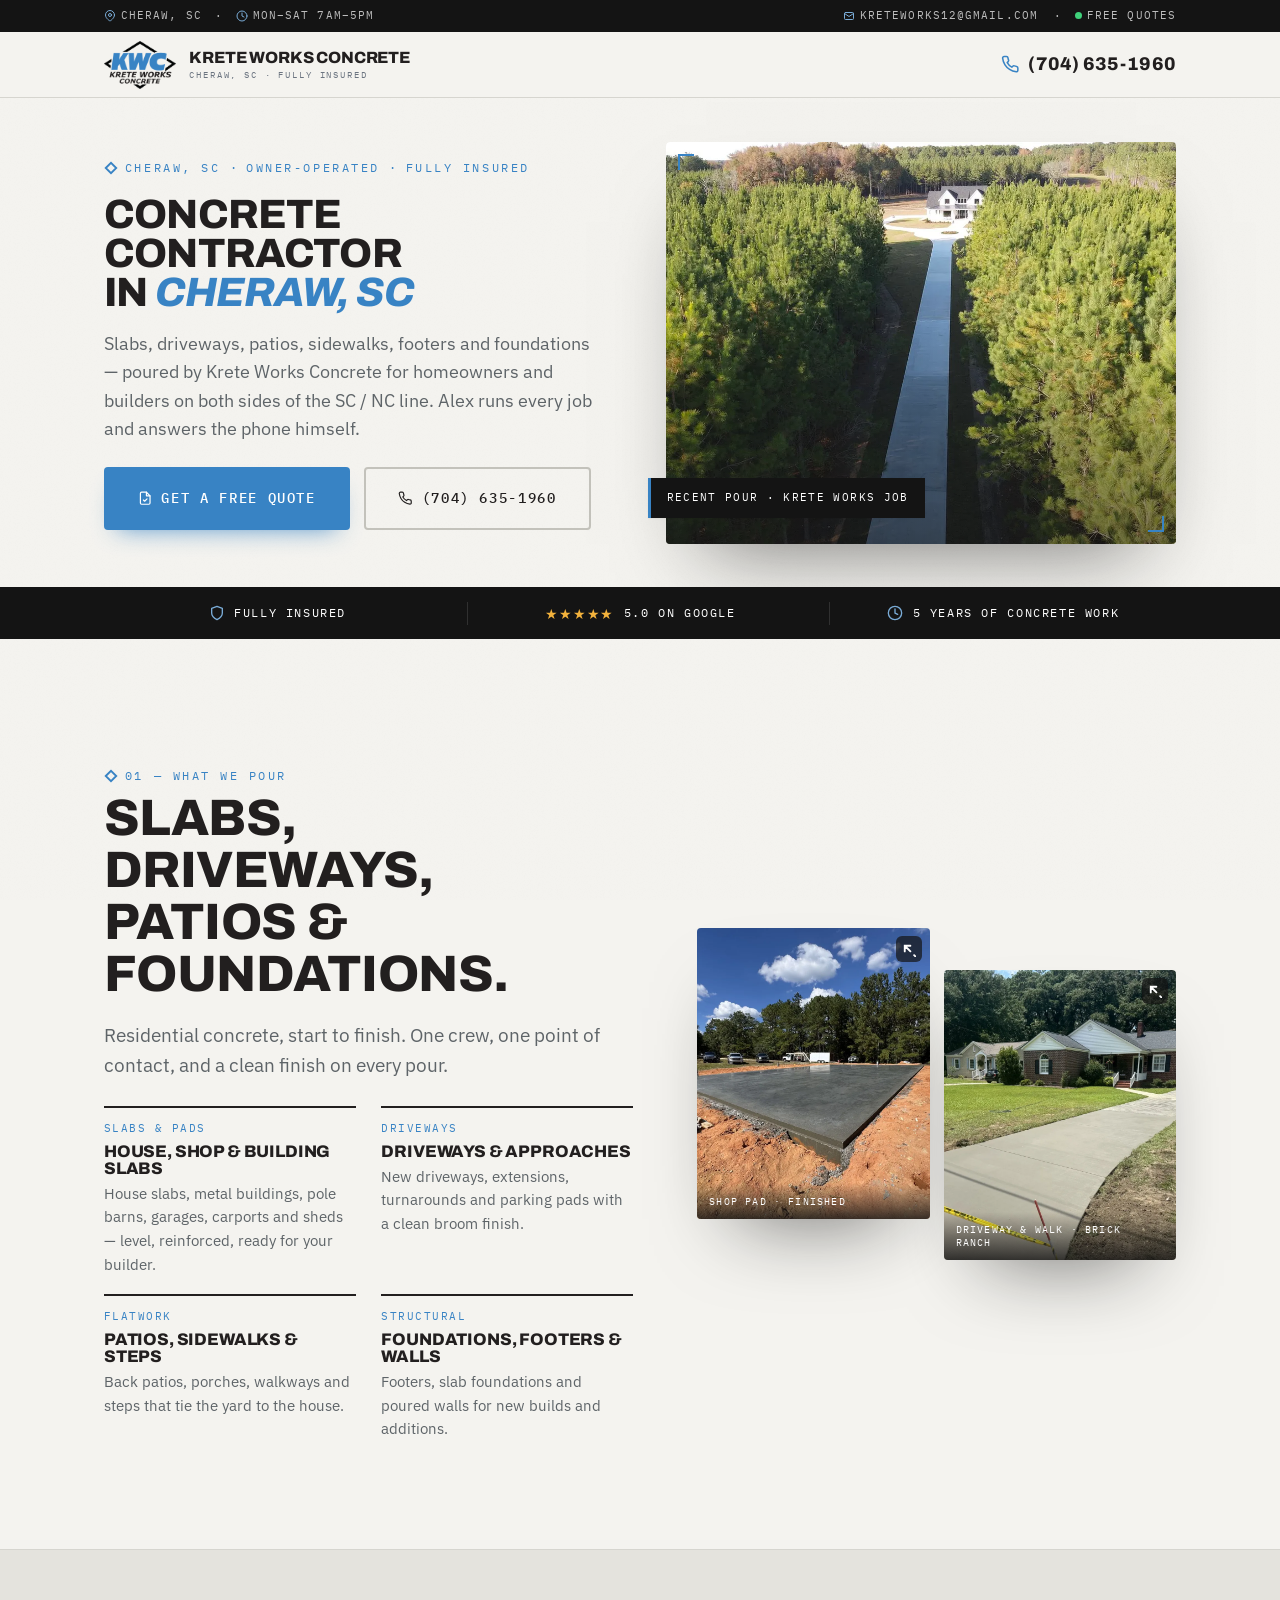
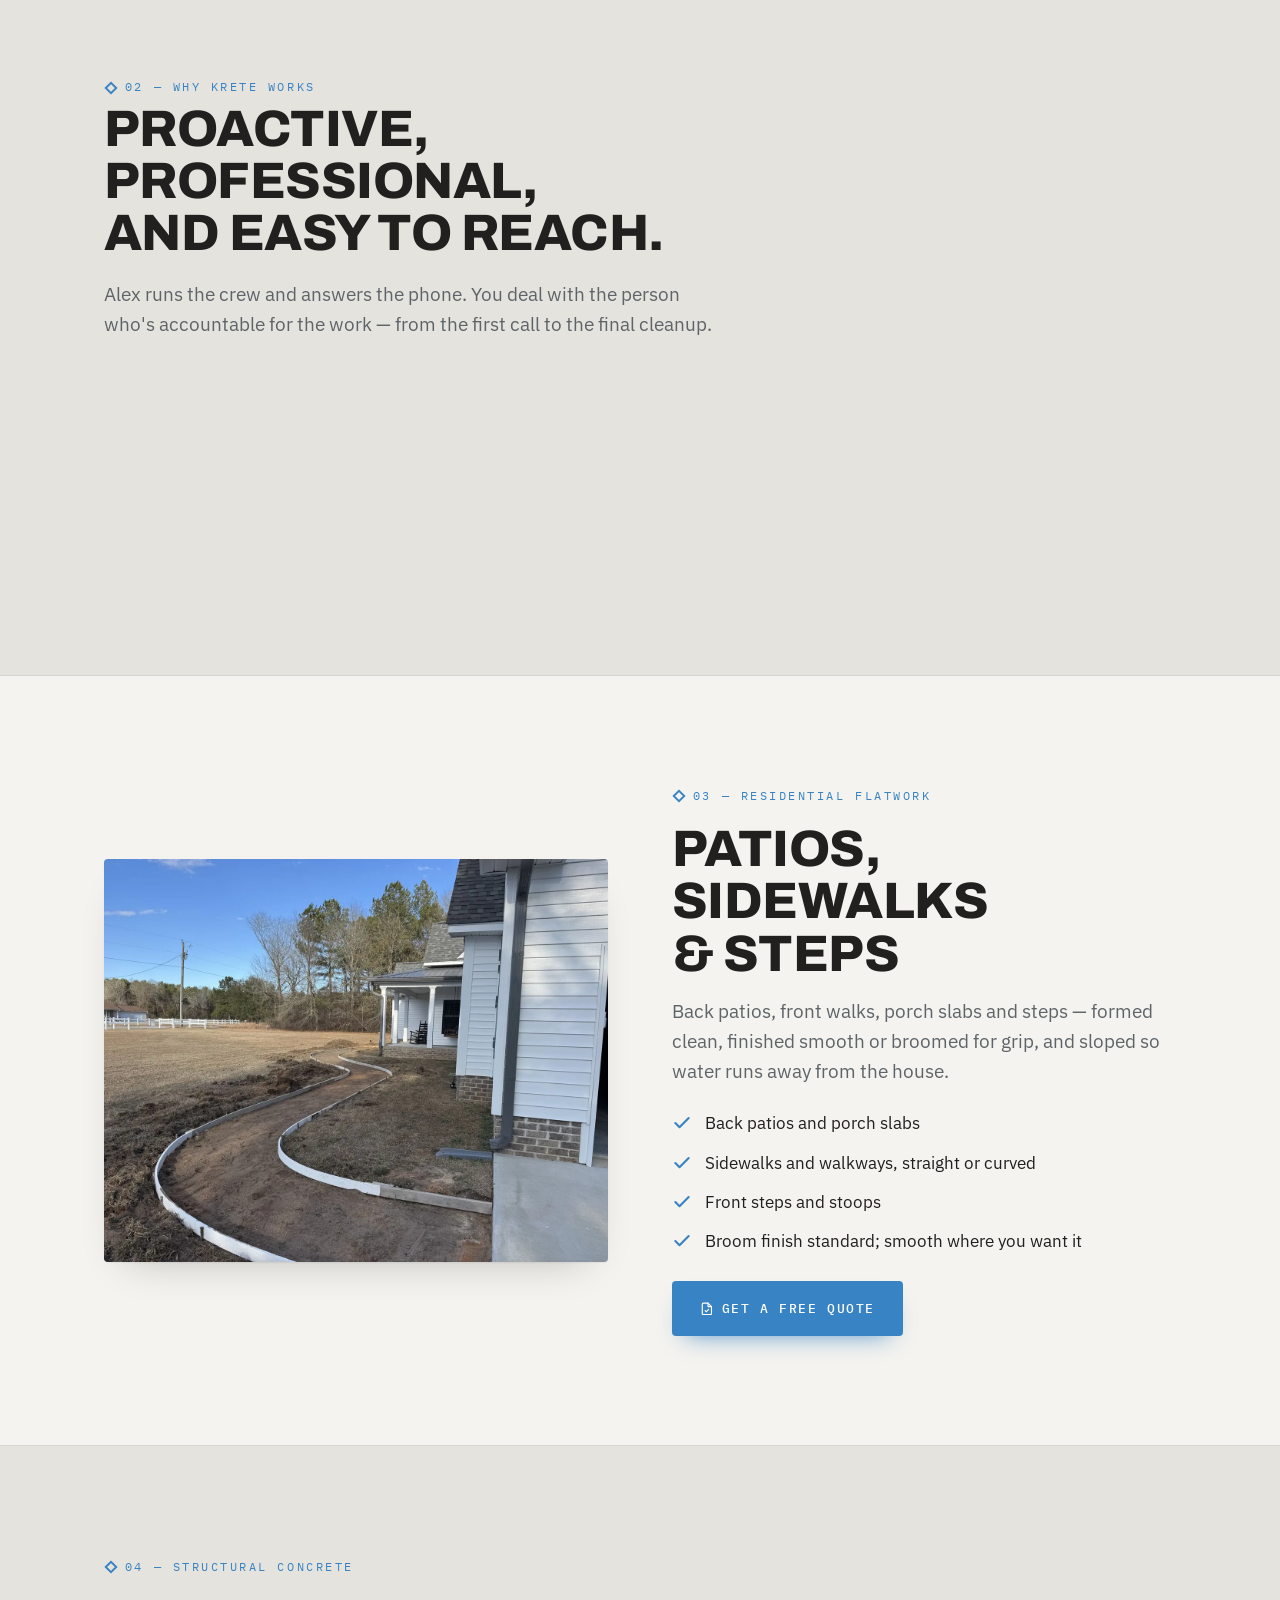
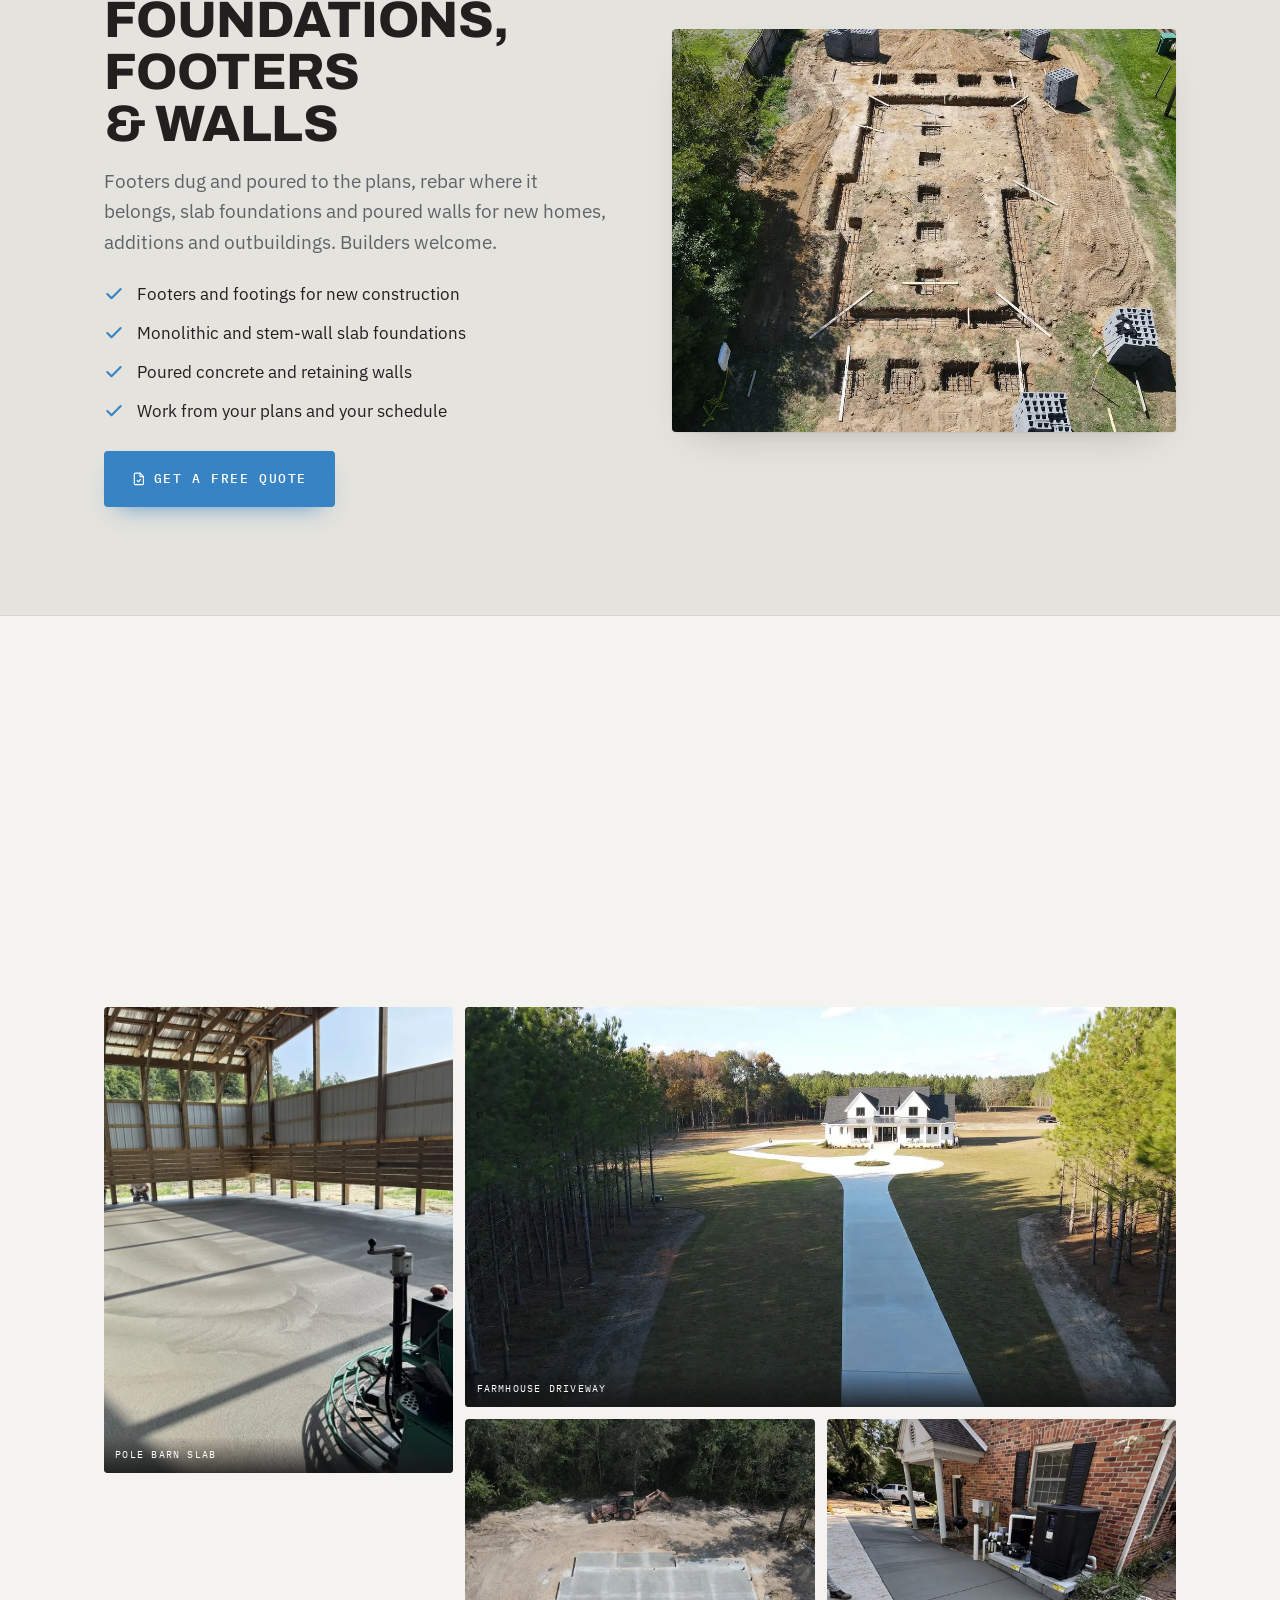
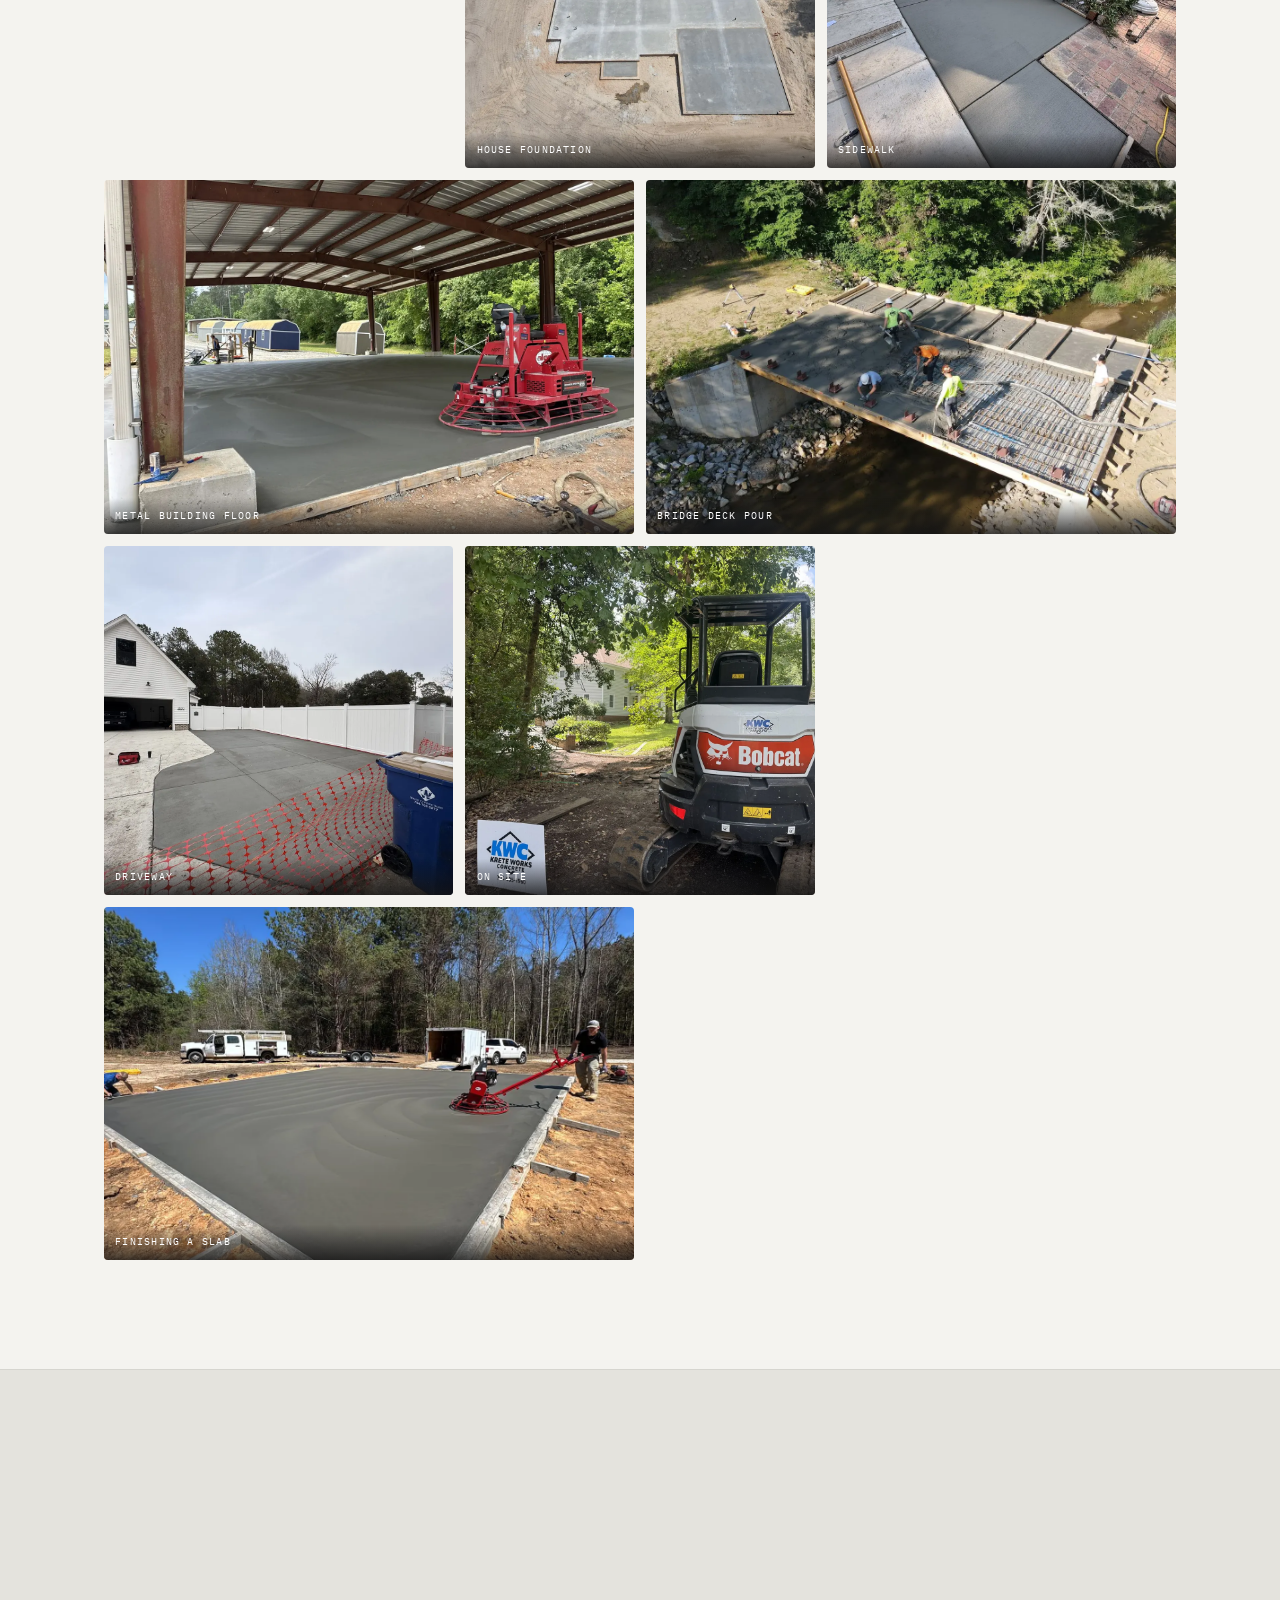
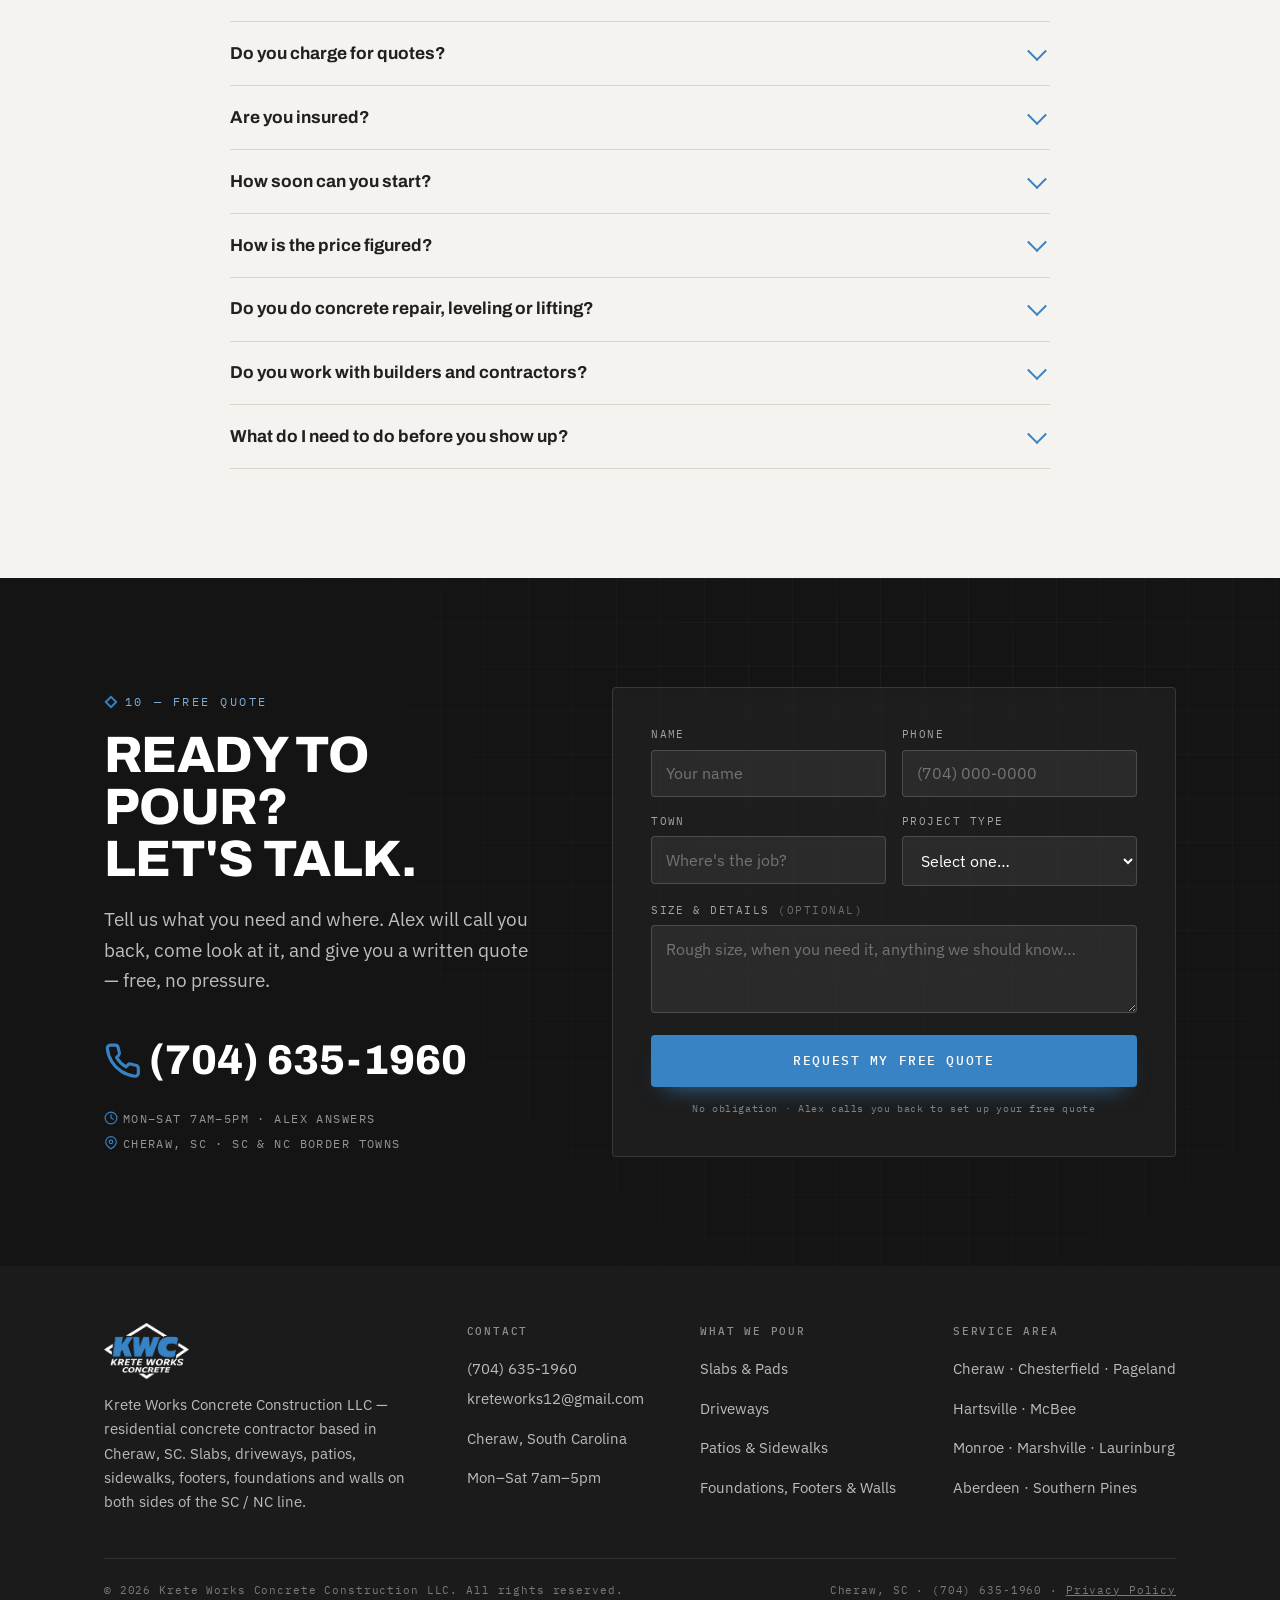
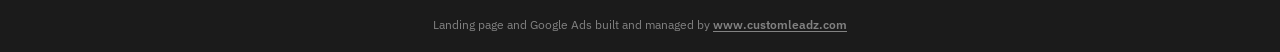
==== index.html @ 8f60ac1b "Krete Works Concrete — three Google Ads landing pages (v1) Concrete contractor / slabs & pads / driv" ====
<!DOCTYPE html>
<html lang="en">
<head>
<meta charset="UTF-8">
<meta name="viewport" content="width=device-width, initial-scale=1.0, viewport-fit=cover">
<!-- ===== TRACKING — fill in once the Google Ads account exists (see README.md) =====
<script async src="https://www.googletagmanager.com/gtag/js?id=AW-XXXXXXXXXX"></script>
<script>
  gtag('js', new Date());
  gtag('config', 'AW-XXXXXXXXXX');
  gtag('config', 'AW-XXXXXXXXXX/CALLS_FROM_WEBSITE_LABEL', { 'phone_conversion_number': '(704) 635-1960' });
</script>
===== -->
<script>window.dataLayer = window.dataLayer || []; function gtag(){ dataLayer.push(arguments); }</script>
<script>
if ('scrollRestoration' in history) history.scrollRestoration = 'manual';
addEventListener('pageshow', function () { if (!location.hash) window.scrollTo(0, 0); });
</script>
<title>Krete Works Concrete — Concrete Contractor in Cheraw, SC</title>
<meta name="description" content="Fully insured concrete contractor in Cheraw, SC. Slabs, driveways, patios, sidewalks, footers &amp; foundations for homeowners and builders across the SC / NC line. Call (704) 635-1960 for a free quote.">
<meta name="robots" content="noindex, follow">
<link rel="canonical" href="https://kreteworks.vercel.app/">
<link rel="icon" href="images/favicon.png">
<link rel="preconnect" href="https://fonts.googleapis.com">
<link rel="preconnect" href="https://fonts.gstatic.com" crossorigin>
<link href="https://fonts.googleapis.com/css2?family=Archivo:ital,wght@0,700;0,800;0,900;1,800;1,900&family=IBM+Plex+Mono:wght@400;500;600&family=IBM+Plex+Sans:wght@400;500;600&display=swap" rel="stylesheet">
<link rel="stylesheet" href="css/styles.css">
</head>
<body>

<!-- ============ INFO BAR ============ -->
<div class="info-bar">
  <div class="wrap">
    <span><svg viewBox="0 0 24 24" fill="none" stroke="currentColor" stroke-width="2" stroke-linecap="round"><path d="M21 10c0 7-9 12-9 12s-9-5-9-12a9 9 0 0 1 18 0z"/><circle cx="12" cy="10" r="3"/></svg>Cheraw, SC<span class="hide-m"> &nbsp;·&nbsp; <svg viewBox="0 0 24 24" fill="none" stroke="currentColor" stroke-width="2" stroke-linecap="round"><circle cx="12" cy="12" r="10"/><path d="M12 6v6l4 2"/></svg>Mon–Sat 7am–5pm</span></span>
    <span><span class="hide-m"><svg viewBox="0 0 24 24" fill="none" stroke="currentColor" stroke-width="2" stroke-linecap="round"><rect x="3" y="5" width="18" height="14" rx="2"/><path d="m3 7 9 6 9-6"/></svg>kreteworks12@gmail.com &nbsp;·&nbsp;</span><span class="dot"></span>Free Quotes</span>
  </div>
</div>

<!-- ============ HEADER ============ -->
<header class="site-header">
  <div class="wrap">
    <div class="brand">
      <img src="images/logo.png" alt="Krete Works Concrete logo" width="776" height="514">
      <span class="brand-txt"><b>Krete Works Concrete</b><span>Cheraw, SC · Fully Insured</span></span>
    </div>
    <a class="header-phone" href="tel:+17046351960"><svg viewBox="0 0 24 24" fill="none" stroke="currentColor" stroke-width="2" stroke-linecap="round" stroke-linejoin="round"><path d="M22 16.92v3a2 2 0 0 1-2.18 2 19.79 19.79 0 0 1-8.63-3.07 19.5 19.5 0 0 1-6-6 19.79 19.79 0 0 1-3.07-8.67A2 2 0 0 1 4.11 2h3a2 2 0 0 1 2 1.72c.13.96.36 1.9.7 2.81a2 2 0 0 1-.45 2.11L8.09 9.91a16 16 0 0 0 6 6l1.27-1.27a2 2 0 0 1 2.11-.45c.9.34 1.85.57 2.81.7A2 2 0 0 1 22 16.92z"/></svg><span class="num">(704) 635-1960</span></a>
  </div>
</header>

<!-- ============ HERO ============ -->
<section class="hero">
  <div class="wrap hero-inner">
    <div class="hero-copy">
      <p class="eyebrow reveal">Cheraw, SC · <span class="hide-m">Owner-Operated · </span>Fully Insured</p>
      <h1 class="h-xl reveal d1">Concrete Contractor<br>in <span class="accent" data-city>Cheraw, SC</span></h1>
      <p class="lead reveal d2">Slabs, driveways, patios, sidewalks, footers and foundations — poured by Krete Works Concrete for homeowners and builders on both sides of the SC / NC line. Alex runs every job and answers the phone himself.</p>
      <div class="hero-actions reveal d3">
        <a class="btn btn-primary btn-lg" href="#quote"><svg viewBox="0 0 24 24" fill="none" stroke="currentColor" stroke-width="2" stroke-linecap="round" stroke-linejoin="round"><path d="M14 2H6a2 2 0 0 0-2 2v16a2 2 0 0 0 2 2h12a2 2 0 0 0 2-2V8z"/><path d="M14 2v6h6M9 15l2 2 4-4"/></svg>Get a Free Quote</a>
        <a class="btn btn-ghost btn-lg" href="tel:+17046351960"><svg viewBox="0 0 24 24" fill="none" stroke="currentColor" stroke-width="2" stroke-linecap="round" stroke-linejoin="round"><path d="M22 16.92v3a2 2 0 0 1-2.18 2 19.79 19.79 0 0 1-8.63-3.07 19.5 19.5 0 0 1-6-6 19.79 19.79 0 0 1-3.07-8.67A2 2 0 0 1 4.11 2h3a2 2 0 0 1 2 1.72c.13.96.36 1.9.7 2.81a2 2 0 0 1-.45 2.11L8.09 9.91a16 16 0 0 0 6 6l1.27-1.27a2 2 0 0 1 2.11-.45c.9.34 1.85.57 2.81.7A2 2 0 0 1 22 16.92z"/></svg>(704) 635-1960</a>
      </div>
    </div>
    <div class="hero-media reveal d2">
      <div class="frame">
        <span class="corner-tick tl"></span>
        <span class="corner-tick br"></span>
        <img src="images/hero-driveway-drone.webp" alt="Drone view of a new concrete driveway running through pine trees to a white farmhouse" width="1400" height="788" fetchpriority="high">
      </div>
      <span class="hero-tag">Recent pour · Krete Works job</span>
    </div>
  </div>
</section>

<!-- ============ TRUST STRIP ============ -->
<div class="trust-strip">
  <div class="wrap">
    <div class="t"><svg viewBox="0 0 24 24" fill="none" stroke="currentColor" stroke-width="2" stroke-linecap="round" stroke-linejoin="round"><path d="M12 22s8-4 8-10V5l-8-3-8 3v7c0 6 8 10 8 10z"/></svg>Fully Insured</div>
    <div class="t"><span class="stars">★★★★★</span>5.0 on Google</div>
    <div class="t"><svg viewBox="0 0 24 24" fill="none" stroke="currentColor" stroke-width="2" stroke-linecap="round"><circle cx="12" cy="12" r="10"/><path d="M12 6v6l4 2"/></svg>5 Years of Concrete Work</div>
  </div>
</div>

<!-- ============ THE WORK ============ -->
<section class="section" id="work">
  <div class="wrap work">
    <div class="work-copy reveal">
      <div class="section-head">
        <p class="eyebrow">01 — What We Pour</p>
        <h2 class="h-lg">Slabs, driveways,<br>patios &amp; foundations.</h2>
        <p class="lead">Residential concrete, start to finish. One crew, one point of contact, and a clean finish on every pour.</p>
      </div>
      <div class="work-set">
        <div class="ws"><div class="k">Slabs &amp; Pads</div><h3>House, Shop &amp; Building Slabs</h3><p>House slabs, metal buildings, pole barns, garages, carports and sheds — level, reinforced, ready for your builder.</p></div>
        <div class="ws"><div class="k">Driveways</div><h3>Driveways &amp; Approaches</h3><p>New driveways, extensions, turnarounds and parking pads with a clean broom finish.</p></div>
        <div class="ws"><div class="k">Flatwork</div><h3>Patios, Sidewalks &amp; Steps</h3><p>Back patios, porches, walkways and steps that tie the yard to the house.</p></div>
        <div class="ws"><div class="k">Structural</div><h3>Foundations, Footers &amp; Walls</h3><p>Footers, slab foundations and poured walls for new builds and additions.</p></div>
      </div>
    </div>
    <div class="work-pics reveal d1">
      <button type="button" class="work-pic" aria-label="Expand photo: Shop pad · finished"><img src="images/slab-finished-pad.webp" alt="Finished concrete slab on red clay under a blue sky" loading="lazy" width="1400" height="1050"><span class="cap">Shop pad · finished</span></button>
      <button type="button" class="work-pic" aria-label="Expand photo: Driveway &amp; walk · brick ranch"><img src="images/driveway-brick-ranch.webp" alt="New concrete driveway and sidewalk at a brick ranch house" loading="lazy" width="1400" height="1050"><span class="cap">Driveway &amp; walk · brick ranch</span></button>
    </div>
  </div>
</section>

<!-- ============ WHY KRETE WORKS ============ -->
<section class="section band" id="why">
  <div class="wrap">
    <div class="section-head reveal">
      <p class="eyebrow">02 — Why Krete Works</p>
      <h2 class="h-lg">Proactive, professional,<br>and easy to reach.</h2>
      <p class="lead">Alex runs the crew and answers the phone. You deal with the person who's accountable for the work — from the first call to the final cleanup.</p>
    </div>
    <div class="features reveal d1">
      <div class="feature"><div class="k">01</div><h3>Proactive</h3><p>We call you with the schedule and the next step — you never have to chase us down for an update.</p></div>
      <div class="feature"><div class="k">02</div><h3>Clear Communication</h3><p>A written quote, a real start date, and a straight answer when you have a question.</p></div>
      <div class="feature"><div class="k">03</div><h3>Professional</h3><p>Show up on time, pour it the way it should be poured, finish it clean.</p></div>
      <div class="feature"><div class="k">04</div><h3>Clean Job Site</h3><p>Forms pulled, debris hauled, property left the way we found it — minus the old dirt, plus new concrete.</p></div>
    </div>
  </div>
</section>

<!-- ============ PATIOS, SIDEWALKS & STEPS ============ -->
<section class="section" id="patios">
  <div class="wrap split">
    <div class="split-media reveal"><img src="images/sidewalk-curved-forms.webp" alt="Curved concrete sidewalk formed up beside a new house" loading="lazy" width="1400" height="1050"></div>
    <div class="reveal d1">
      <p class="eyebrow">03 — Residential Flatwork</p>
      <h2 class="h-lg">Patios, Sidewalks<br>&amp; Steps</h2>
      <p class="lead" style="margin-top:1rem">Back patios, front walks, porch slabs and steps — formed clean, finished smooth or broomed for grip, and sloped so water runs away from the house.</p>
      <ul><li><svg viewBox="0 0 24 24" fill="none" stroke="currentColor" stroke-width="2.5" stroke-linecap="round" stroke-linejoin="round"><path d="M20 6 9 17l-5-5"/></svg> Back patios and porch slabs</li><li><svg viewBox="0 0 24 24" fill="none" stroke="currentColor" stroke-width="2.5" stroke-linecap="round" stroke-linejoin="round"><path d="M20 6 9 17l-5-5"/></svg> Sidewalks and walkways, straight or curved</li><li><svg viewBox="0 0 24 24" fill="none" stroke="currentColor" stroke-width="2.5" stroke-linecap="round" stroke-linejoin="round"><path d="M20 6 9 17l-5-5"/></svg> Front steps and stoops</li><li><svg viewBox="0 0 24 24" fill="none" stroke="currentColor" stroke-width="2.5" stroke-linecap="round" stroke-linejoin="round"><path d="M20 6 9 17l-5-5"/></svg> Broom finish standard; smooth where you want it</li></ul>
      <a class="btn btn-primary" href="#quote"><svg viewBox="0 0 24 24" fill="none" stroke="currentColor" stroke-width="2" stroke-linecap="round" stroke-linejoin="round"><path d="M14 2H6a2 2 0 0 0-2 2v16a2 2 0 0 0 2 2h12a2 2 0 0 0 2-2V8z"/><path d="M14 2v6h6M9 15l2 2 4-4"/></svg>Get a Free Quote</a>
    </div>
  </div>
</section>

<!-- ============ FOUNDATIONS, FOOTERS & WALLS ============ -->
<section class="section band" id="foundations">
  <div class="wrap split reverse">
    <div class="split-media reveal"><img src="images/footings-drone.webp" alt="Drone view of house footings laid out with block stacked for the foundation" loading="lazy" width="1400" height="1050"></div>
    <div class="reveal d1">
      <p class="eyebrow">04 — Structural Concrete</p>
      <h2 class="h-lg">Foundations, Footers<br>&amp; Walls</h2>
      <p class="lead" style="margin-top:1rem">Footers dug and poured to the plans, rebar where it belongs, slab foundations and poured walls for new homes, additions and outbuildings. Builders welcome.</p>
      <ul><li><svg viewBox="0 0 24 24" fill="none" stroke="currentColor" stroke-width="2.5" stroke-linecap="round" stroke-linejoin="round"><path d="M20 6 9 17l-5-5"/></svg> Footers and footings for new construction</li><li><svg viewBox="0 0 24 24" fill="none" stroke="currentColor" stroke-width="2.5" stroke-linecap="round" stroke-linejoin="round"><path d="M20 6 9 17l-5-5"/></svg> Monolithic and stem-wall slab foundations</li><li><svg viewBox="0 0 24 24" fill="none" stroke="currentColor" stroke-width="2.5" stroke-linecap="round" stroke-linejoin="round"><path d="M20 6 9 17l-5-5"/></svg> Poured concrete and retaining walls</li><li><svg viewBox="0 0 24 24" fill="none" stroke="currentColor" stroke-width="2.5" stroke-linecap="round" stroke-linejoin="round"><path d="M20 6 9 17l-5-5"/></svg> Work from your plans and your schedule</li></ul>
      <a class="btn btn-primary" href="#quote"><svg viewBox="0 0 24 24" fill="none" stroke="currentColor" stroke-width="2" stroke-linecap="round" stroke-linejoin="round"><path d="M14 2H6a2 2 0 0 0-2 2v16a2 2 0 0 0 2 2h12a2 2 0 0 0 2-2V8z"/><path d="M14 2v6h6M9 15l2 2 4-4"/></svg>Get a Free Quote</a>
    </div>
  </div>
</section>

<!-- ============ RECENT WORK ============ -->
<section class="section" id="gallery">
  <div class="wrap">
    <div class="section-head reveal">
      <p class="eyebrow">05 — Recent Projects</p>
      <h2 class="h-lg">Real pours. Real<br>Carolina job sites.</h2>
      <p class="lead">A look at recent slabs, driveways, foundations and flatwork from around Cheraw and the border towns.</p>
    </div>
    <div class="gallery reveal d1"><figure class="g-tall"><img src="images/slab-pole-barn-interior.webp" alt="Finished slab under a new pole barn" loading="lazy"><figcaption>Pole barn slab</figcaption></figure><figure class="g-wide"><img src="images/driveway-drone-house.webp" alt="Drone view of a long concrete driveway and circle drive at a farmhouse" loading="lazy"><figcaption>Farmhouse driveway</figcaption></figure><figure class="g-sq"><img src="images/foundation-drone.webp" alt="Drone view of a finished house foundation slab" loading="lazy"><figcaption>House foundation</figcaption></figure><figure class="g-sq"><img src="images/sidewalk-house.webp" alt="New concrete sidewalk beside a brick house" loading="lazy"><figcaption>Sidewalk</figcaption></figure><figure class="g-half"><img src="images/slab-metal-building-trowel.webp" alt="Power trowel finishing a slab inside a metal building" loading="lazy"><figcaption>Metal building floor</figcaption></figure><figure class="g-half"><img src="images/bridge-deck-drone.webp" alt="Crew pouring a concrete bridge deck over a creek" loading="lazy"><figcaption>Bridge deck pour</figcaption></figure><figure class="g-sq"><img src="images/driveway-fence.webp" alt="Fresh concrete driveway beside a white vinyl fence" loading="lazy"><figcaption>Driveway</figcaption></figure><figure class="g-sq"><img src="images/bobcat-kwc.webp" alt="Krete Works mini excavator and yard sign at a job site" loading="lazy"><figcaption>On site</figcaption></figure><figure class="g-half"><img src="images/crew-power-trowel.webp" alt="Crew power-troweling a large freshly poured slab" loading="lazy"><figcaption>Finishing a slab</figcaption></figure></div>
  </div>
</section>

<!-- ============ REVIEWS ============ -->
<section class="section band" id="reviews">
  <div class="wrap">
    <div class="section-head center reveal">
      <p class="eyebrow">06 — What Customers Say</p>
      <h2 class="h-lg">Rated 5 stars<br>on Google.</h2>
    </div>
    <div class="review-banner reveal d1">
      <div class="big"><b>5.0</b><span><span class="stars">★★★★★</span><small>Google rating</small></span></div>
      <p>Every Krete Works review on Google is five stars — from homeowners and builders on both sides of the SC / NC line.</p>
    </div>
    <!-- TODO (README): paste 3 verbatim Google reviews here once Alex sends the GBP link.
    <div class="reviews reveal d1">
      <blockquote class="review"><div class="stars">★★★★★</div><p>"…"</p><div class="who">— First L., Town</div></blockquote>
    </div>
    -->
  </div>
</section>

<!-- ============ HOW IT WORKS ============ -->
<section class="section" id="how">
  <div class="wrap">
    <div class="section-head reveal">
      <p class="eyebrow">07 — How It Works</p>
      <h2 class="h-lg">Three steps<br>to new concrete.</h2>
    </div>
    <div class="steps reveal d1">
      <div class="step"><div class="n">1</div><h3>Call or send the form</h3><p>Tell Alex what you need poured and where. He'll call you back to set up a time to look at it.</p></div>
      <div class="step"><div class="n">2</div><h3>Site visit &amp; written quote</h3><p>Alex measures the site, talks through prep, thickness and finish, and gives you one written price. Free, no pressure.</p></div>
      <div class="step"><div class="n">3</div><h3>We pour it &amp; clean up</h3><p>You get a start date, updates along the way, a clean finish, and the all-clear on when you can use it.</p></div>
    </div>
  </div>
</section>

<!-- ============ SERVICE AREA ============ -->
<section class="band section" id="area" style="padding-block:clamp(40px,6vw,72px)">
  <div class="wrap area-inner reveal">
    <div>
      <p class="eyebrow">08 — Where We Work</p>
      <h2 class="h-md" style="text-transform:uppercase">Based in Cheraw, SC —<br>pouring on both sides of the line</h2>
    </div>
    <div class="cties"><span class="chip sc">Cheraw</span><span class="chip sc">Chesterfield</span><span class="chip sc">Pageland</span><span class="chip sc">Hartsville</span><span class="chip sc">McBee</span><span class="chip nc">Monroe</span><span class="chip nc">Marshville</span><span class="chip nc">Aberdeen</span><span class="chip nc">Southern Pines</span><span class="chip nc">Laurinburg</span></div>
  </div>
</section>

<!-- ============ FAQ ============ -->
<section class="section" id="faq">
  <div class="wrap">
    <div class="section-head center reveal">
      <p class="eyebrow">09 — Good Questions</p>
      <h2 class="h-lg">Before you call.</h2>
    </div>
    <div class="faq reveal d1"><details><summary>Do you charge for quotes?</summary><p>No. Quotes are free. Alex comes out, measures the site, talks through prep, thickness and finish, and gives you a written price before any work starts.</p></details><details><summary>Are you insured?</summary><p>Yes — Krete Works Concrete is fully insured.</p></details><details><summary>How soon can you start?</summary><p>It depends on the season and what's already on the schedule. Tell Alex when you need it done and he'll give you a straight answer with the quote, not a guess.</p></details><details><summary>How is the price figured?</summary><p>Size, thickness, how much site prep the ground needs, reinforcement, and the finish you want. All of it goes into one written number up front.</p></details><details><summary>Do you do concrete repair, leveling or lifting?</summary><p>No. We pour new concrete — slabs, driveways, patios, sidewalks, footers, foundations and walls.</p></details><details><summary>Do you work with builders and contractors?</summary><p>Yes. Footers, foundations, slabs and flatwork for builders are a big part of what we do. Call to talk through your plans and schedule.</p></details><details><summary>What do I need to do before you show up?</summary><p>Clear the area and let us know about anything underground. We handle the grading, forming, pouring, finishing and cleanup.</p></details></div>
  </div>
</section>

<!-- ============ CTA + QUOTE FORM ============ -->
<section class="cta-band section" id="quote">
  <div class="wrap cta-grid">
    <div class="reveal">
      <p class="eyebrow on-dark">10 — Free Quote</p>
      <h2 class="h-lg">Ready to pour?<br>Let's talk.</h2>
      <p class="lead">Tell us what you need and where. Alex will call you back, come look at it, and give you a written quote — free, no pressure.</p>
      <div class="cta-contact">
        <a class="big-phone" href="tel:+17046351960"><svg viewBox="0 0 24 24" fill="none" stroke="currentColor" stroke-width="2" stroke-linecap="round" stroke-linejoin="round"><path d="M22 16.92v3a2 2 0 0 1-2.18 2 19.79 19.79 0 0 1-8.63-3.07 19.5 19.5 0 0 1-6-6 19.79 19.79 0 0 1-3.07-8.67A2 2 0 0 1 4.11 2h3a2 2 0 0 1 2 1.72c.13.96.36 1.9.7 2.81a2 2 0 0 1-.45 2.11L8.09 9.91a16 16 0 0 0 6 6l1.27-1.27a2 2 0 0 1 2.11-.45c.9.34 1.85.57 2.81.7A2 2 0 0 1 22 16.92z"/></svg>(704) 635-1960</a>
        <div class="cta-meta">
          <span><svg viewBox="0 0 24 24" fill="none" stroke="currentColor" stroke-width="2" stroke-linecap="round"><circle cx="12" cy="12" r="10"/><path d="M12 6v6l4 2"/></svg>Mon–Sat 7am–5pm · Alex answers</span>
          <span><svg viewBox="0 0 24 24" fill="none" stroke="currentColor" stroke-width="2" stroke-linecap="round"><path d="M21 10c0 7-9 12-9 12s-9-5-9-12a9 9 0 0 1 18 0z"/><circle cx="12" cy="10" r="3"/></svg>Cheraw, SC · SC &amp; NC border towns</span>
        </div>
      </div>
    </div>
    <form class="quote-form reveal d1" action="https://api.web3forms.com/submit" method="POST">
      <input type="hidden" name="access_key" value="c8be3e44-b3d4-45d2-a7a7-e855629d4811">
      <input type="hidden" name="subject" value="New quote request — Krete Works (Concrete Contractor)">
      <input type="hidden" name="from_name" value="Krete Works Landing Page">
      <input type="hidden" name="redirect" value="https://kreteworks.vercel.app/thank-you">
      <input type="hidden" name="page" value="Concrete Contractor">
      <input type="checkbox" name="botcheck" class="hp" tabindex="-1" autocomplete="off">
      <div class="frow">
        <div class="field"><label for="name">Name</label><input id="name" name="name" type="text" placeholder="Your name" required autocomplete="name"></div>
        <div class="field"><label for="phone">Phone</label><input id="phone" name="phone" type="tel" placeholder="(704) 000-0000" required autocomplete="tel"></div>
      </div>
      <div class="frow">
        <div class="field"><label for="town">Town</label><input id="town" name="town" type="text" placeholder="Where's the job?" required></div>
        <div class="field"><label for="service">Project Type</label>
          <select id="service" name="service" required><option value="" disabled selected>Select one…</option><option>Slab / Pad</option><option>Driveway</option><option>Patio / Sidewalk</option><option>Foundation / Footers</option><option>Concrete Wall</option><option>Other / Not Sure</option></select>
        </div>
      </div>
      <div class="field"><label for="details">Size &amp; Details <span style="opacity:.6">(optional)</span></label><textarea id="details" name="details" rows="3" placeholder="Rough size, when you need it, anything we should know…"></textarea></div>
      <button type="submit" class="btn btn-primary">Request My Free Quote</button>
      <p class="form-note">No obligation · Alex calls you back to set up your free quote</p>
    </form>
  </div>
</section>

<!-- ============ FOOTER ============ -->
<footer class="site-footer">
  <div class="wrap">
    <div class="footer-grid">
      <div class="foot-col">
        <img class="foot-logo" src="images/logo-white.png" alt="Krete Works Concrete" width="777" height="513">
        <p style="margin-top:.2rem;max-width:34ch">Krete Works Concrete Construction LLC — residential concrete contractor based in Cheraw, SC. Slabs, driveways, patios, sidewalks, footers, foundations and walls on both sides of the SC / NC line.</p>
      </div>
      <div class="foot-col">
        <h4>Contact</h4>
        <a href="tel:+17046351960">(704) 635-1960</a>
        <a href="mailto:kreteworks12@gmail.com">kreteworks12@gmail.com</a>
        <p>Cheraw, South Carolina</p>
        <p>Mon–Sat 7am–5pm</p>
      </div>
      <div class="foot-col">
        <h4>What We Pour</h4>
        <p>Slabs &amp; Pads</p>
        <p>Driveways</p>
        <p>Patios &amp; Sidewalks</p>
        <p>Foundations, Footers &amp; Walls</p>
      </div>
      <div class="foot-col">
        <h4>Service Area</h4>
        <p>Cheraw · Chesterfield · Pageland</p>
        <p>Hartsville · McBee</p>
        <p>Monroe · Marshville · Laurinburg</p>
        <p>Aberdeen · Southern Pines</p>
      </div>
    </div>
    <div class="foot-bottom">
      <span>© <span data-year>2026</span> Krete Works Concrete Construction LLC. All rights reserved.</span>
      <span>Cheraw, SC · (704) 635-1960 · <a href="privacy" style="color:inherit;text-decoration:underline">Privacy Policy</a></span>
    </div>
  </div>
  <div class="cl-credit">Landing page and Google Ads built and managed by <a href="https://www.customleadz.com" target="_blank" rel="noopener">www.customleadz.com</a></div>
</footer>

<!-- ============ STICKY MOBILE BAR (sticky, after the footer — Safari recipe) ============ -->
<div class="mobile-bar">
  <a class="mb-call" href="tel:+17046351960"><svg viewBox="0 0 24 24" fill="none" stroke="currentColor" stroke-width="2" stroke-linecap="round" stroke-linejoin="round"><path d="M22 16.92v3a2 2 0 0 1-2.18 2 19.79 19.79 0 0 1-8.63-3.07 19.5 19.5 0 0 1-6-6 19.79 19.79 0 0 1-3.07-8.67A2 2 0 0 1 4.11 2h3a2 2 0 0 1 2 1.72c.13.96.36 1.9.7 2.81a2 2 0 0 1-.45 2.11L8.09 9.91a16 16 0 0 0 6 6l1.27-1.27a2 2 0 0 1 2.11-.45c.9.34 1.85.57 2.81.7A2 2 0 0 1 22 16.92z"/></svg>(704) 635-1960</a>
  <a class="mb-quote" href="#quote"><svg viewBox="0 0 24 24" fill="none" stroke="currentColor" stroke-width="2" stroke-linecap="round" stroke-linejoin="round"><path d="M14 2H6a2 2 0 0 0-2 2v16a2 2 0 0 0 2 2h12a2 2 0 0 0 2-2V8z"/><path d="M14 2v6h6M9 15l2 2 4-4"/></svg>Get Quote</a>
</div>

<!-- Lightbox -->
<div class="lightbox" id="lightbox" aria-hidden="true">
  <button class="lightbox-close" type="button" aria-label="Close">&times;</button>
  <img src="" alt="">
</div>

<script src="js/main.js"></script>
</body>
</html>
---- css/styles.css ----
/* =========================================================
   Krete Works Concrete — landing page design system
   Built off the Holdeman Concrete pattern (Kennedy's pick),
   re-skinned to the KWC logo: logo blue + near-black on a
   cool concrete-white, chevron "< >" motif from the logo.
   ========================================================= */

:root {
  /* Brand (sampled from the vectorized logo) */
  --ink:      #221f1f;   /* logo black — text */
  --black:    #141414;   /* dark bands */
  --black-2:  #1b1b1b;
  --blue:     #3883c4;   /* logo blue */
  --blue-2:   #2d6ea8;   /* hover */
  --blue-3:   #7aacd7;   /* light accent on dark */
  --blue-tint:#e4eef8;

  /* Concrete neutrals (cool, because the accent is blue) */
  --paper:    #f4f3ef;
  --paper-2:  #edece7;
  --concrete: #e4e3dd;
  --line:     #d6d5cf;
  --line-dk:  #c3c2bb;
  --steel:    #6b7480;
  --muted:    #5e6468;

  /* Type */
  --display: "Archivo", system-ui, sans-serif;
  --body:    "IBM Plex Sans", system-ui, sans-serif;
  --mono:    "IBM Plex Mono", ui-monospace, monospace;

  /* Rhythm */
  --wrap: 1200px;
  --gutter: clamp(20px, 5vw, 64px);
  --radius: 4px;
  --shadow: 0 1px 2px rgba(20,20,20,.06), 0 18px 40px -24px rgba(20,20,20,.3);
  --shadow-lg: 0 40px 80px -40px rgba(20,20,20,.6);
  --header-h: 64px;
}

* { box-sizing: border-box; }

html { scroll-behavior: smooth; -webkit-text-size-adjust: 100%; background: var(--black); }

body {
  margin: 0;
  font-family: var(--body);
  color: var(--ink);
  background: var(--paper);
  line-height: 1.6;
  font-size: 17px;
  -webkit-font-smoothing: antialiased;
  overflow-x: hidden;
}

img { max-width: 100%; display: block; }
a { color: inherit; text-decoration: none; }

/* ---- Concrete grain overlay ---- */
body::before {
  content: "";
  position: fixed;
  inset: 0;
  z-index: 0;
  pointer-events: none;
  opacity: .5;
  background-image: url("data:image/svg+xml,%3Csvg xmlns='http://www.w3.org/2000/svg' width='140' height='140'%3E%3Cfilter id='n'%3E%3CfeTurbulence type='fractalNoise' baseFrequency='0.85' numOctaves='2' stitchTiles='stitch'/%3E%3C/filter%3E%3Crect width='100%25' height='100%25' filter='url(%23n)' opacity='0.035'/%3E%3C/svg%3E");
}
body > * { position: relative; z-index: 1; }

/* =========================================================
   Layout helpers
   ========================================================= */
.wrap { max-width: var(--wrap); margin-inline: auto; padding-inline: var(--gutter); }
.section { padding-block: clamp(60px, 8.5vw, 120px); }
.band { background: var(--concrete); border-block: 1px solid var(--line); }

/* Eyebrow with the logo chevron */
.eyebrow {
  font-family: var(--mono);
  font-size: .72rem;
  letter-spacing: .22em;
  text-transform: uppercase;
  color: var(--blue);
  display: inline-flex;
  align-items: center;
  gap: .6em;
  margin: 0 0 1.1rem;
  flex-wrap: wrap;
  max-width: 100%;
}
.eyebrow::before {
  content: "";
  width: 14px; height: 14px;
  display: inline-block;
  background: url("data:image/svg+xml,%3Csvg xmlns='http://www.w3.org/2000/svg' viewBox='0 0 24 24'%3E%3Cpath d='M3 12l9-9 9 9-9 9z' fill='none' stroke='%233883c4' stroke-width='3.2'/%3E%3C/svg%3E") center/contain no-repeat;
}
.eyebrow.on-dark { color: var(--blue-3); }

h1, h2, h3 { font-family: var(--display); font-weight: 800; line-height: 1.02; letter-spacing: -.01em; margin: 0; }

.h-xl { font-size: clamp(2.4rem, 6.6vw, 5rem); text-transform: uppercase; letter-spacing: -.02em; line-height: .96; }
.h-lg { font-size: clamp(1.9rem, 4.4vw, 3.2rem); text-transform: uppercase; }
.h-md { font-size: clamp(1.35rem, 2.4vw, 1.85rem); }
.accent { color: var(--blue); font-style: italic; }

.lead { font-size: clamp(1.02rem, 1.5vw, 1.18rem); color: var(--muted); max-width: 60ch; }

/* =========================================================
   Buttons
   ========================================================= */
.btn {
  --pad-y: .95rem;
  display: inline-flex;
  align-items: center;
  gap: .65em;
  padding: var(--pad-y) 1.6rem;
  font-family: var(--mono);
  font-size: .82rem;
  letter-spacing: .12em;
  text-transform: uppercase;
  font-weight: 500;
  border-radius: var(--radius);
  border: 2px solid transparent;
  cursor: pointer;
  transition: transform .18s ease, background .18s ease, color .18s ease, box-shadow .18s ease;
  white-space: nowrap;
  min-height: 44px;
}
.btn svg { width: 1.05em; height: 1.05em; }
.btn-primary { background: var(--blue); color: #fff; box-shadow: 0 12px 24px -14px rgba(56,131,196,.9); }
.btn-primary:hover { background: var(--blue-2); transform: translateY(-2px); }
.btn-ghost { background: transparent; border-color: var(--line-dk); color: var(--ink); }
.btn-ghost:hover { border-color: var(--ink); transform: translateY(-2px); }
.btn-ghost.on-dark { border-color: rgba(255,255,255,.28); color: #fff; }
.btn-ghost.on-dark:hover { border-color: #fff; background: rgba(255,255,255,.06); }
.btn-lg { --pad-y: 1.15rem; font-size: .86rem; padding-inline: 2rem; }

/* =========================================================
   Info bar (above the header)
   ========================================================= */
.info-bar {
  position: relative;
  z-index: 60;              /* above the header's shield */
  background: var(--black);
  color: rgba(255,255,255,.72);
  font-family: var(--mono);
  font-size: .68rem;
  letter-spacing: .1em;
  text-transform: uppercase;
}
.info-bar .wrap { display: flex; justify-content: space-between; align-items: center; gap: 1rem; padding-block: .45rem; }
.info-bar span { display: inline-flex; align-items: center; gap: .45em; white-space: nowrap; }
.info-bar svg { width: 12px; height: 12px; color: var(--blue-3); }
.info-bar .dot { width: 7px; height: 7px; border-radius: 50%; background: #3fd17a; box-shadow: 0 0 0 0 rgba(63,209,122,.6); animation: pulse 2s infinite; }
@keyframes pulse { 0% { box-shadow: 0 0 0 0 rgba(63,209,122,.55); } 70% { box-shadow: 0 0 0 7px rgba(63,209,122,0); } 100% { box-shadow: 0 0 0 0 rgba(63,209,122,0); } }
@media (max-width: 720px) {
  .hide-m { display: none !important; }
}

/* =========================================================
   Header (sticky + Safari shield)
   ========================================================= */
.site-header {
  position: sticky;
  top: 0;
  z-index: 50;
  background: var(--paper);
  border-bottom: 1px solid var(--line);
}
.site-header::before {
  content: "";
  position: absolute;
  left: 0; right: 0;
  bottom: 100%;
  height: 100vh;
  background: var(--paper);
  pointer-events: none;
}
.site-header .wrap {
  display: flex;
  align-items: center;
  justify-content: space-between;
  gap: 1rem;
  padding-block: .55rem;
  min-height: var(--header-h);
}
.brand { display: flex; align-items: center; gap: .8rem; }
.brand img { height: 48px; width: auto; }
.brand-txt { display: flex; flex-direction: column; line-height: 1; }
.brand-txt b { font-family: var(--display); font-weight: 800; text-transform: uppercase; letter-spacing: -.01em; font-size: 1.02rem; }
.brand-txt span { font-family: var(--mono); font-size: .58rem; letter-spacing: .2em; text-transform: uppercase; color: var(--steel); margin-top: 3px; }
.header-phone {
  font-family: var(--display);
  font-weight: 800;
  font-size: 1.15rem;
  letter-spacing: .01em;
  display: inline-flex;
  align-items: center;
  gap: .5em;
  min-height: 44px;
}
.header-phone svg { width: 1em; height: 1em; color: var(--blue); }
@media (max-width: 720px) {
  .brand-txt { display: none; }
  .brand img { height: 44px; }
}
@media (max-width: 400px) {
  .brand img { height: 40px; }
  .header-phone { font-size: 1rem; }
}

/* =========================================================
   Hero
   ========================================================= */
.hero { position: relative; overflow: hidden; }
.hero-inner {
  display: grid;
  grid-template-columns: 1fr 1fr;
  gap: clamp(2rem, 4vw, 4rem);
  align-items: center;
  padding-block: clamp(26px, 3.4vw, 48px);
}
.hero-inner > * { min-width: 0; }
.hero-copy { max-width: 50ch; }
.hero-copy h1 { font-size: clamp(1.7rem, 3.2vw, 2.6rem); margin-bottom: 1rem; }
.hero-copy .lead { font-size: clamp(1rem, 1.4vw, 1.1rem); margin-bottom: 0; }
@media (max-width: 900px) { .hero-copy .lead { font-size: .98rem; } .hero-copy .eyebrow { font-size: .66rem; } }
.hero-actions { display: flex; flex-wrap: wrap; gap: .9rem; margin-top: 1.5rem; }
.hero-pills { display: flex; flex-wrap: wrap; gap: .5rem; margin-top: 1.3rem; }
.pill {
  font-family: var(--mono); font-size: .66rem; letter-spacing: .12em; text-transform: uppercase;
  border: 1px solid var(--line-dk); border-radius: 100px; padding: .42rem .85rem; color: var(--ink);
  display: inline-flex; align-items: center; gap: .45em; background: rgba(255,255,255,.5);
}
.pill svg { width: 12px; height: 12px; color: var(--blue); }

/* Hero media — framed with logo-chevron ticks */
.hero-media { position: relative; }
.hero-media .frame {
  position: relative;
  border-radius: var(--radius);
  overflow: hidden;
  box-shadow: var(--shadow-lg);
  aspect-ratio: 4 / 3.15;
  background: var(--concrete);
}
.hero-media .frame img { width: 100%; height: 100%; object-fit: cover; }
.hero-media .frame::after {
  content: "";
  position: absolute; inset: 0;
  background: linear-gradient(180deg, rgba(20,20,20,0) 45%, rgba(20,20,20,.55) 100%);
}
.hero-tag {
  position: absolute;
  left: -18px; bottom: 26px;
  background: var(--black);
  color: #fff;
  font-family: var(--mono);
  font-size: .7rem;
  letter-spacing: .12em;
  text-transform: uppercase;
  padding: .7rem 1rem;
  border-left: 3px solid var(--blue);
  box-shadow: var(--shadow);
  z-index: 2;
}
.corner-tick { position: absolute; width: 16px; height: 16px; border: 2px solid var(--blue); z-index: 2; }
.corner-tick.tl { top: 12px; left: 12px; border-right: 0; border-bottom: 0; }
.corner-tick.br { bottom: 12px; right: 12px; border-left: 0; border-top: 0; }

@media (max-width: 900px) {
  .hero-inner { grid-template-columns: minmax(0, 1fr); gap: 1.4rem; padding-block: 18px 28px; }
  .hero-media { order: -1; max-width: 560px; }
  .hero-media .frame { aspect-ratio: 16 / 9; }
  .hero-tag { left: 0; bottom: 14px; }
  .hero-copy h1 { font-size: clamp(1.6rem, 7vw, 2.2rem); }
  .hero-actions .btn { flex: 1 1 100%; justify-content: center; }
}

/* =========================================================
   Trust strip (right under the hero)
   ========================================================= */
.trust-strip { background: var(--black); color: #fff; }
.trust-strip .wrap {
  display: grid;
  grid-template-columns: repeat(3, 1fr);
  gap: 1rem;
  padding-block: .9rem;
}
.trust-strip .t {
  display: flex; align-items: center; justify-content: center; gap: .6rem;
  font-family: var(--mono); font-size: .72rem; letter-spacing: .14em; text-transform: uppercase;
  text-align: center;
}
.trust-strip .t svg { width: 16px; height: 16px; color: var(--blue-3); flex: none; }
.trust-strip .t .stars { color: #f3b23c; letter-spacing: .05em; font-size: .9rem; }
.trust-strip .t + .t { border-left: 1px solid rgba(255,255,255,.12); }
@media (max-width: 720px) {
  .trust-strip .wrap { grid-template-columns: 1fr; gap: .35rem; padding-block: .7rem; }
  .trust-strip .t + .t { border-left: 0; }
  .trust-strip .t { justify-content: center; text-align: center; font-size: .68rem; }
}

/* =========================================================
   Section headers
   ========================================================= */
.section-head { max-width: 62ch; margin-bottom: clamp(2.2rem, 5vw, 3.4rem); }
.section-head.center { margin-inline: auto; text-align: center; }
.section-head.center .eyebrow { justify-content: center; }
.section-head p { margin: 1.2rem 0 0; }

/* =========================================================
   "The Work" — one service (or set), text + two big photos
   ========================================================= */
.work {
  display: grid;
  grid-template-columns: minmax(0, 1.05fr) minmax(0, .95fr);
  gap: clamp(2rem, 5vw, 4.5rem);
  align-items: center;
}
.work-copy { max-width: 56ch; }
.work-copy .section-head { margin-bottom: 1.4rem; }
.work-list { list-style: none; padding: 0; margin: 1.4rem 0 0; display: grid; gap: .7rem; }
.work-list li { display: flex; gap: .75rem; align-items: flex-start; }
.work-list li svg { width: 20px; height: 20px; color: var(--blue); flex: none; margin-top: 3px; }
.work-list li b { font-family: var(--display); font-weight: 700; }
.work-list li span { display: block; color: var(--muted); font-size: .95rem; }
.work-set { display: grid; grid-template-columns: 1fr 1fr; gap: 1.1rem 1.6rem; margin-top: 1.6rem; }
.work-set .ws { border-top: 2px solid var(--ink); padding-top: .8rem; }
.work-set .ws .k { font-family: var(--mono); font-size: .66rem; letter-spacing: .14em; text-transform: uppercase; color: var(--blue); }
.work-set .ws h3 { font-size: 1.05rem; margin: .35rem 0 .3rem; text-transform: uppercase; }
.work-set .ws p { margin: 0; color: var(--muted); font-size: .92rem; }
.work-set .ws a { border-bottom: 1px solid var(--line-dk); }
.work-set .ws a:hover { border-color: var(--blue); color: var(--blue); }

.work-pics {
  display: grid;
  grid-template-columns: 1fr 1fr;
  gap: 14px;
  align-items: start;
}
.work-pic {
  position: relative;
  padding: 0; border: 0; background: none; cursor: zoom-in;
  display: block; width: 100%;
  aspect-ratio: 4 / 5;
  border-radius: var(--radius);
  overflow: hidden;
  box-shadow: var(--shadow-lg);
  background: var(--concrete);
  transition: transform .25s ease;
}
.work-pic:hover { transform: translateY(-4px); }
.work-pic img { width: 100%; height: 100%; object-fit: cover; }
.work-pic:nth-child(2) { margin-top: 2.6rem; }
.work-pic .cap {
  position: absolute; left: 0; right: 0; bottom: 0;
  font-family: var(--mono); font-size: .62rem; letter-spacing: .12em; text-transform: uppercase;
  color: #fff; padding: .7rem .75rem;
  background: linear-gradient(0deg, rgba(20,20,20,.82), transparent);
  text-align: left;
}
.work-pic::after {
  content: "";
  position: absolute; right: 8px; top: 8px;
  width: 26px; height: 26px; border-radius: 6px;
  background: rgba(20,20,20,.7) url("data:image/svg+xml,%3Csvg xmlns='http://www.w3.org/2000/svg' width='16' height='16' fill='none' stroke='white' stroke-width='2' stroke-linecap='round'%3E%3Cpath d='M4 10V4h6M20 14v6h-6M4 4l6 6M20 20l-6-6'/%3E%3C/svg%3E") center/15px no-repeat;
}
@media (max-width: 860px) {
  .work { grid-template-columns: 1fr; }
  .work-pics { order: 2; }
  .work-pic { aspect-ratio: 4 / 4.4; }
  .work-pic:nth-child(2) { margin-top: 1.6rem; }
}
@media (max-width: 520px) {
  .work-set { grid-template-columns: 1fr; }
}

/* =========================================================
   Split / detail block
   ========================================================= */
.split {
  display: grid;
  grid-template-columns: 1fr 1fr;
  gap: clamp(2rem, 5vw, 4.5rem);
  align-items: center;
}
.split.reverse .split-media { order: 2; }
.split-media {
  position: relative;
  border-radius: var(--radius);
  overflow: hidden;
  box-shadow: var(--shadow);
  aspect-ratio: 5 / 4;
  background: var(--concrete);
}
.split-media img { width: 100%; height: 100%; object-fit: cover; }
.split ul { list-style: none; padding: 0; margin: 1.5rem 0 0; display: grid; gap: .75rem; }
.split ul li { display: flex; gap: .8rem; align-items: flex-start; color: var(--ink); }
.split ul li svg { width: 20px; height: 20px; color: var(--blue); flex: none; margin-top: 3px; }
.split .btn { margin-top: 1.6rem; }
@media (max-width: 820px) {
  .split { grid-template-columns: 1fr; }
  .split.reverse .split-media { order: -1; }
}

/* =========================================================
   Why-choose / feature strip
   ========================================================= */
.features {
  display: grid;
  grid-template-columns: repeat(auto-fit, minmax(220px, 1fr));
  gap: clamp(1.4rem, 3vw, 2.4rem);
}
.feature { border-top: 2px solid var(--ink); padding-top: 1.2rem; }
.feature .k { font-family: var(--mono); font-size: .72rem; letter-spacing: .14em; text-transform: uppercase; color: var(--blue); }
.feature h3 { font-size: 1.2rem; margin: .5rem 0 .5rem; text-transform: uppercase; }
.feature p { margin: 0; color: var(--muted); font-size: .95rem; }

/* =========================================================
   How it works — 3 steps
   ========================================================= */
.steps { display: grid; grid-template-columns: repeat(3, 1fr); gap: 1px; background: var(--line); border: 1px solid var(--line); border-radius: var(--radius); overflow: hidden; }
.step { background: var(--paper); padding: clamp(1.4rem, 3vw, 2.2rem); }
.step .n { font-family: var(--display); font-weight: 900; font-size: 2.2rem; color: var(--blue); line-height: 1; font-style: italic; }
.step h3 { font-size: 1.15rem; margin: .7rem 0 .4rem; text-transform: uppercase; }
.step p { margin: 0; color: var(--muted); font-size: .95rem; }
@media (max-width: 720px) { .steps { grid-template-columns: 1fr; } }

/* =========================================================
   Gallery
   ========================================================= */
.gallery { display: grid; grid-template-columns: repeat(12, 1fr); gap: 12px; }
.gallery figure { margin: 0; position: relative; overflow: hidden; border-radius: var(--radius); background: var(--concrete); }
.gallery img { width: 100%; height: 100%; object-fit: cover; transition: transform .6s cubic-bezier(.2,.7,.2,1); }
.gallery figure:hover img { transform: scale(1.05); }
.gallery figcaption {
  position: absolute; left: 0; bottom: 0;
  font-family: var(--mono); font-size: .64rem; letter-spacing: .12em; text-transform: uppercase;
  color: #fff; padding: .6rem .7rem;
  background: linear-gradient(0deg, rgba(20,20,20,.8), transparent);
  width: 100%;
}
.g-tall { grid-column: span 4; grid-row: span 2; aspect-ratio: 3/4; }
.g-wide { grid-column: span 8; aspect-ratio: 16/9; }
.g-sq   { grid-column: span 4; aspect-ratio: 1; }
.g-half { grid-column: span 6; aspect-ratio: 3/2; }
@media (max-width: 780px) {
  .gallery { grid-template-columns: repeat(2, 1fr); }
  .g-tall, .g-wide, .g-sq, .g-half { grid-column: span 1; grid-row: auto; aspect-ratio: 4/3; }
}

/* =========================================================
   Reviews — dark banner card
   ========================================================= */
.review-banner {
  background: var(--black);
  color: #fff;
  border-radius: var(--radius);
  padding: clamp(1.6rem, 4vw, 2.6rem);
  display: flex; flex-wrap: wrap; align-items: center; justify-content: space-between; gap: 1.2rem 2rem;
  position: relative; overflow: hidden;
}
.review-banner::before {
  content: "";
  position: absolute; inset: 0;
  background-image: url("data:image/svg+xml,%3Csvg xmlns='http://www.w3.org/2000/svg' width='80' height='80' viewBox='0 0 80 80'%3E%3Cpath d='M40 6l34 34-34 34L6 40z' fill='none' stroke='rgba(255,255,255,0.05)' stroke-width='2'/%3E%3C/svg%3E");
  pointer-events: none;
}
.review-banner > * { position: relative; }
.review-banner .big { display: flex; align-items: center; gap: 1rem; }
.review-banner .big b { font-family: var(--display); font-weight: 900; font-size: clamp(2.4rem, 5vw, 3.4rem); line-height: 1; }
.review-banner .big .stars { color: #f3b23c; font-size: 1.3rem; letter-spacing: .08em; display: block; }
.review-banner .big span small { display: block; font-family: var(--mono); font-size: .68rem; letter-spacing: .14em; text-transform: uppercase; color: rgba(255,255,255,.6); margin-top: .3rem; }
.review-banner p { margin: 0; max-width: 46ch; color: rgba(255,255,255,.78); }
.reviews { display: grid; grid-template-columns: repeat(auto-fit, minmax(260px, 1fr)); gap: 1.2rem; margin-top: 1.2rem; }
.review { background: #fff; border: 1px solid var(--line); border-radius: var(--radius); padding: 1.8rem; box-shadow: var(--shadow); margin: 0; }
.review .stars { color: #f3b23c; letter-spacing: .18em; font-size: .95rem; }
.review p { font-size: 1.05rem; margin: 1rem 0 1.4rem; }
.review .who { font-family: var(--mono); font-size: .74rem; letter-spacing: .1em; text-transform: uppercase; color: var(--steel); }

/* =========================================================
   Service-area band
   ========================================================= */
.area-inner { display: flex; flex-wrap: wrap; align-items: center; justify-content: space-between; gap: 1.4rem; }
.area-inner .cties { display: flex; flex-wrap: wrap; gap: .6rem; max-width: 640px; }
.chip {
  font-family: var(--mono); font-size: .72rem; letter-spacing: .08em; text-transform: uppercase;
  background: var(--paper); border: 1px solid var(--line-dk); border-radius: 100px; padding: .5rem .95rem;
}
.chip.sc::after, .chip.nc::after { content: " SC"; color: var(--steel); }
.chip.nc::after { content: " NC"; }

/* =========================================================
   FAQ
   ========================================================= */
.faq { max-width: 820px; margin-inline: auto; border-top: 1px solid var(--line); }
.faq details { border-bottom: 1px solid var(--line); }
.faq summary {
  list-style: none; cursor: pointer;
  font-family: var(--display); font-weight: 700; font-size: 1.08rem;
  padding: 1.1rem 2.4rem 1.1rem 0; position: relative;
}
.faq summary::-webkit-details-marker { display: none; }
.faq summary::after {
  content: ""; position: absolute; right: 6px; top: 50%; width: 12px; height: 12px;
  border-right: 2.5px solid var(--blue); border-bottom: 2.5px solid var(--blue);
  transform: translateY(-70%) rotate(45deg); transition: transform .2s ease;
}
.faq details[open] summary::after { transform: translateY(-30%) rotate(-135deg); }
.faq details p { margin: 0 0 1.2rem; color: var(--muted); max-width: 70ch; }

/* =========================================================
   Dark CTA + quote form
   ========================================================= */
.cta-band { background: var(--black); color: #fff; position: relative; overflow: hidden; }
.cta-band::before {
  content: "";
  position: absolute; inset: 0;
  background-image: linear-gradient(rgba(255,255,255,.04) 1px, transparent 1px), linear-gradient(90deg, rgba(255,255,255,.04) 1px, transparent 1px);
  background-size: 44px 44px;
  mask-image: radial-gradient(circle at 70% 30%, #000, transparent 75%);
  pointer-events: none;
}
.cta-grid { display: grid; grid-template-columns: 1fr 1fr; gap: clamp(2rem, 6vw, 5rem); align-items: center; }
.cta-grid h2 { color: #fff; margin-bottom: 1.2rem; }
.cta-grid .lead { color: rgba(255,255,255,.72); }
.cta-contact { margin-top: 2rem; display: grid; gap: 1rem; }
.cta-contact a.big-phone {
  font-family: var(--display); font-weight: 800;
  font-size: clamp(1.8rem, 4vw, 2.6rem);
  color: #fff; display: inline-flex; align-items: center; gap: .5rem;
}
.cta-contact a.big-phone svg { width: .9em; height: .9em; color: var(--blue); }
.cta-meta { font-family: var(--mono); font-size: .74rem; letter-spacing: .12em; text-transform: uppercase; color: rgba(255,255,255,.55); display: grid; gap: .4rem; }
.cta-meta span svg { width: 14px; height: 14px; color: var(--blue); vertical-align: -2px; margin-right: .4em; }

.quote-form {
  background: rgba(255,255,255,.04);
  border: 1px solid rgba(255,255,255,.12);
  border-radius: var(--radius);
  padding: clamp(1.5rem, 3vw, 2.4rem);
  backdrop-filter: blur(4px);
}
.quote-form .frow { display: grid; grid-template-columns: 1fr 1fr; gap: 1rem; }
.field { display: flex; flex-direction: column; gap: .4rem; margin-bottom: 1rem; }
.field label { font-family: var(--mono); font-size: .66rem; letter-spacing: .14em; text-transform: uppercase; color: rgba(255,255,255,.6); }
.field input, .field select, .field textarea {
  font-family: var(--body);
  font-size: 1rem;
  color: #fff;
  background: rgba(255,255,255,.06);
  border: 1px solid rgba(255,255,255,.16);
  border-radius: var(--radius);
  padding: .8rem .9rem;
  min-height: 44px;
  transition: border-color .16s ease, background .16s ease;
}
.field input::placeholder, .field textarea::placeholder { color: rgba(255,255,255,.35); }
.field select { color: #fff; }
.field select option { color: #111; }
.field input:focus, .field select:focus, .field textarea:focus { outline: none; border-color: var(--blue); background: rgba(255,255,255,.1); }
.quote-form .btn { width: 100%; justify-content: center; margin-top: .4rem; }
.form-note { font-family: var(--mono); font-size: .64rem; letter-spacing: .06em; color: rgba(255,255,255,.45); margin: .9rem 0 0; text-align: center; }
.hp { position: absolute; left: -9999px; opacity: 0; height: 0; width: 0; }
@media (max-width: 860px) {
  .cta-grid { grid-template-columns: 1fr; }
  .quote-form .frow { grid-template-columns: 1fr; }
}

/* =========================================================
   Footer
   ========================================================= */
.site-footer { background: var(--black-2); color: rgba(255,255,255,.7); padding-block: clamp(2.6rem, 5vw, 3.6rem) 0; }
.footer-grid { display: flex; flex-wrap: wrap; justify-content: space-between; gap: 2rem; align-items: flex-start; }
.site-footer .brand-txt b { color: #fff; }
.site-footer a:hover { color: var(--blue-3); }
.foot-col h4 { font-family: var(--mono); font-size: .7rem; letter-spacing: .16em; text-transform: uppercase; color: rgba(255,255,255,.5); margin: 0 0 .9rem; font-weight: 500; }
.foot-col p, .foot-col a { display: block; font-size: .95rem; margin-bottom: .4rem; }
.foot-logo { height: 56px; width: auto; margin-bottom: .8rem; }
.foot-bottom { border-top: 1px solid rgba(255,255,255,.1); margin-top: 2.4rem; padding-top: 1.4rem; font-family: var(--mono); font-size: .68rem; letter-spacing: .08em; color: rgba(255,255,255,.42); display: flex; flex-wrap: wrap; gap: .6rem 1.4rem; justify-content: space-between; }
.cl-credit { text-align: center; font-size: .78rem; line-height: 1.5; padding: 16px 16px 18px; color: rgba(255,255,255,.45); }
.cl-credit a { color: inherit; font-weight: 600; text-decoration: underline; text-underline-offset: 2px; }

/* =========================================================
   Sticky mobile bar (STICKY, after the footer — Safari recipe)
   ========================================================= */
.mobile-bar {
  display: none;
  position: sticky;
  bottom: 0;
  z-index: 70;
  background: var(--black);
  padding: 10px 12px;
  gap: 10px;
  border-top: 1px solid rgba(255,255,255,.12);
  transform: translateY(110%);
  transition: transform .25s ease;
}
.mobile-bar::after {
  content: "";
  position: absolute; left: 0; right: 0; top: 100%; height: 100vh;
  background: var(--black); pointer-events: none;
}
.mobile-bar.show { transform: none; }
.mobile-bar a {
  flex: 1; min-height: 48px;
  display: inline-flex; align-items: center; justify-content: center; gap: .5em;
  font-family: var(--mono); font-size: .8rem; letter-spacing: .08em; text-transform: uppercase; font-weight: 600;
  border-radius: var(--radius);
}
.mobile-bar a svg { width: 16px; height: 16px; }
.mobile-bar .mb-call { background: var(--blue); color: #fff; font-family: var(--display); font-size: 1rem; letter-spacing: .01em; text-transform: none; }
.mobile-bar .mb-quote { background: transparent; color: #fff; border: 1.5px solid rgba(255,255,255,.35); }
@media (max-width: 860px) { .mobile-bar { display: flex; } }

/* =========================================================
   Lightbox
   ========================================================= */
.lightbox {
  position: fixed; inset: 0; z-index: 200;
  display: none; align-items: center; justify-content: center;
  padding: clamp(1rem, 5vw, 3rem);
  background: rgba(20,20,20,.92); backdrop-filter: blur(4px);
}
.lightbox.open { display: flex; }
.lightbox img { max-width: min(94vw, 1100px); max-height: 88vh; width: auto; height: auto; border-radius: var(--radius); box-shadow: var(--shadow-lg); }
.lightbox-close {
  position: absolute; top: clamp(.8rem, 3vw, 1.6rem); right: clamp(.8rem, 3vw, 1.6rem);
  width: 44px; height: 44px; border: none; border-radius: 50%;
  background: rgba(255,255,255,.14); color: #fff; font-size: 1.6rem; line-height: 1; cursor: pointer;
}
.lightbox-close:hover { background: rgba(255,255,255,.26); }

/* =========================================================
   Scroll reveal
   ========================================================= */
.reveal { opacity: 0; transform: translateY(22px); transition: opacity .7s ease, transform .7s cubic-bezier(.2,.7,.2,1); }
.reveal.in { opacity: 1; transform: none; }
.reveal.d1 { transition-delay: .08s; }
.reveal.d2 { transition-delay: .16s; }
.reveal.d3 { transition-delay: .24s; }
@media (prefers-reduced-motion: reduce) {
  .reveal { opacity: 1; transform: none; transition: none; }
  html { scroll-behavior: auto; }
  .info-bar .dot { animation: none; }
}
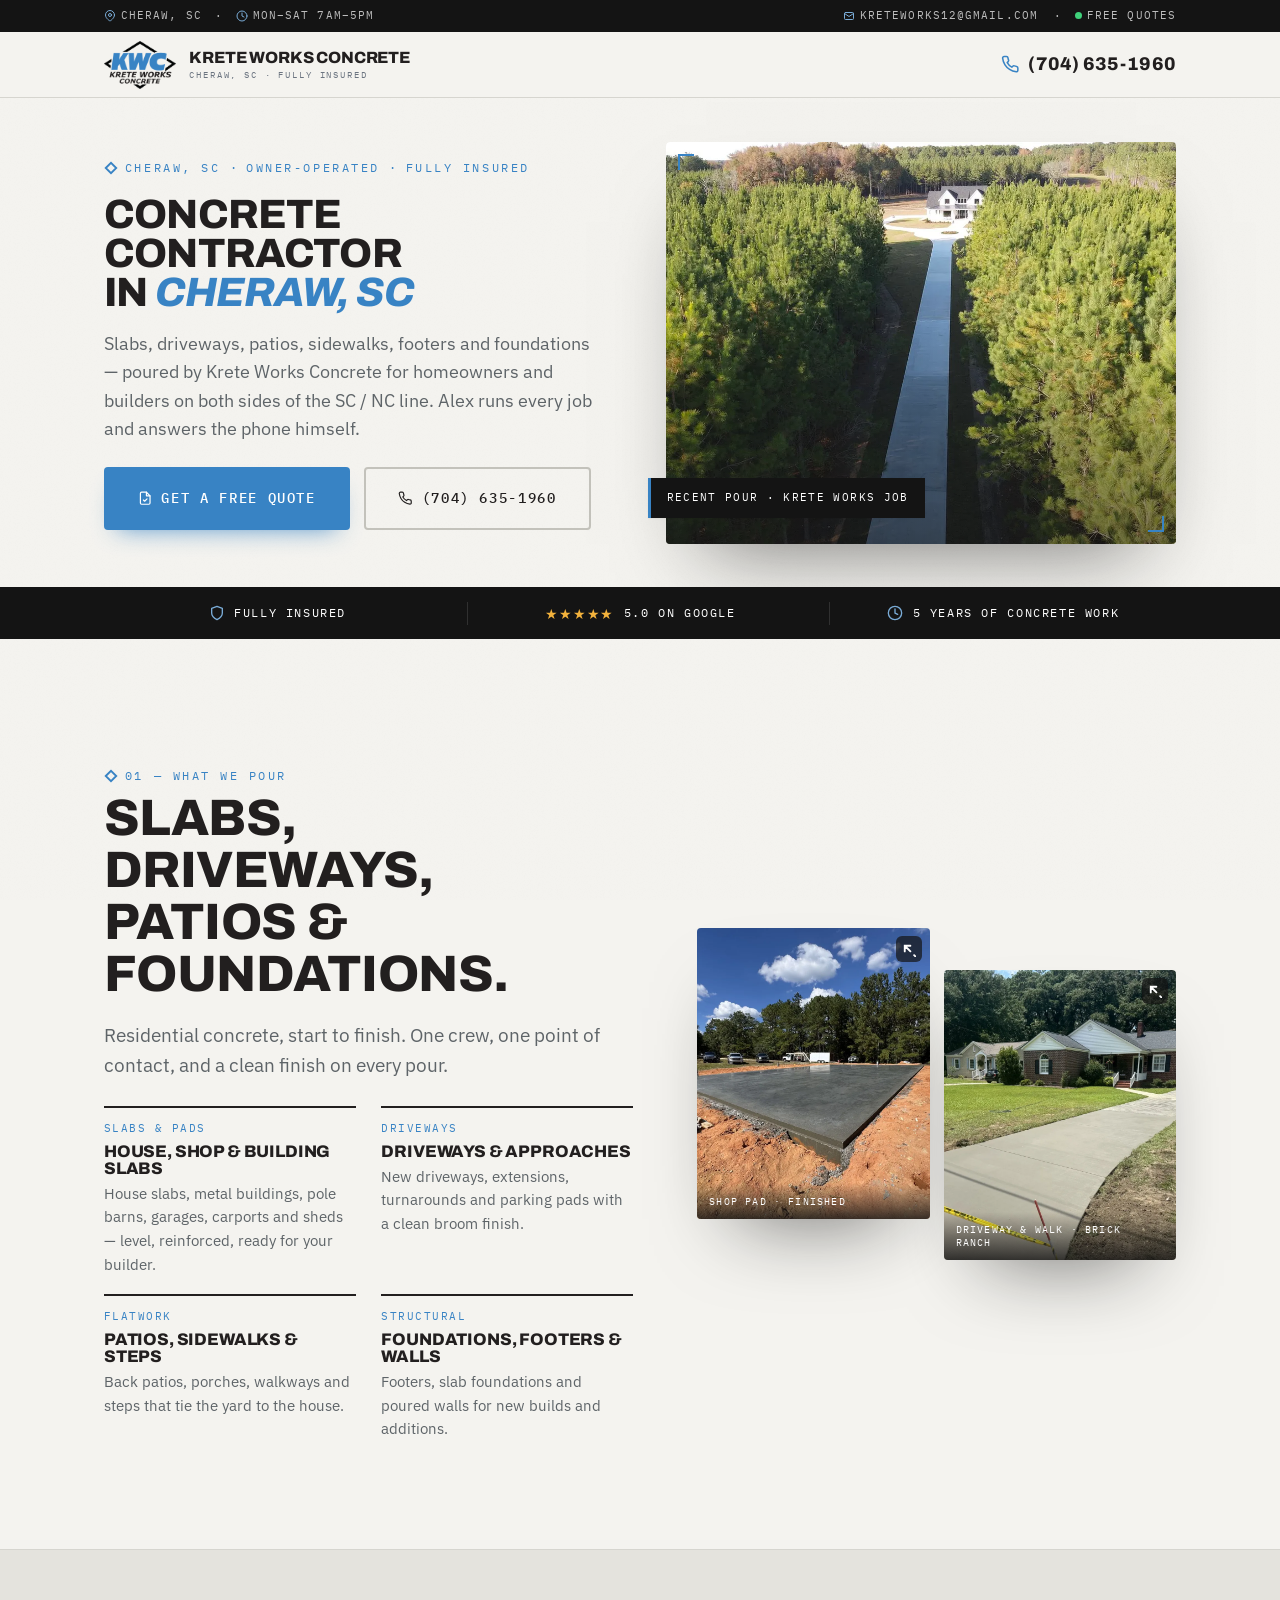
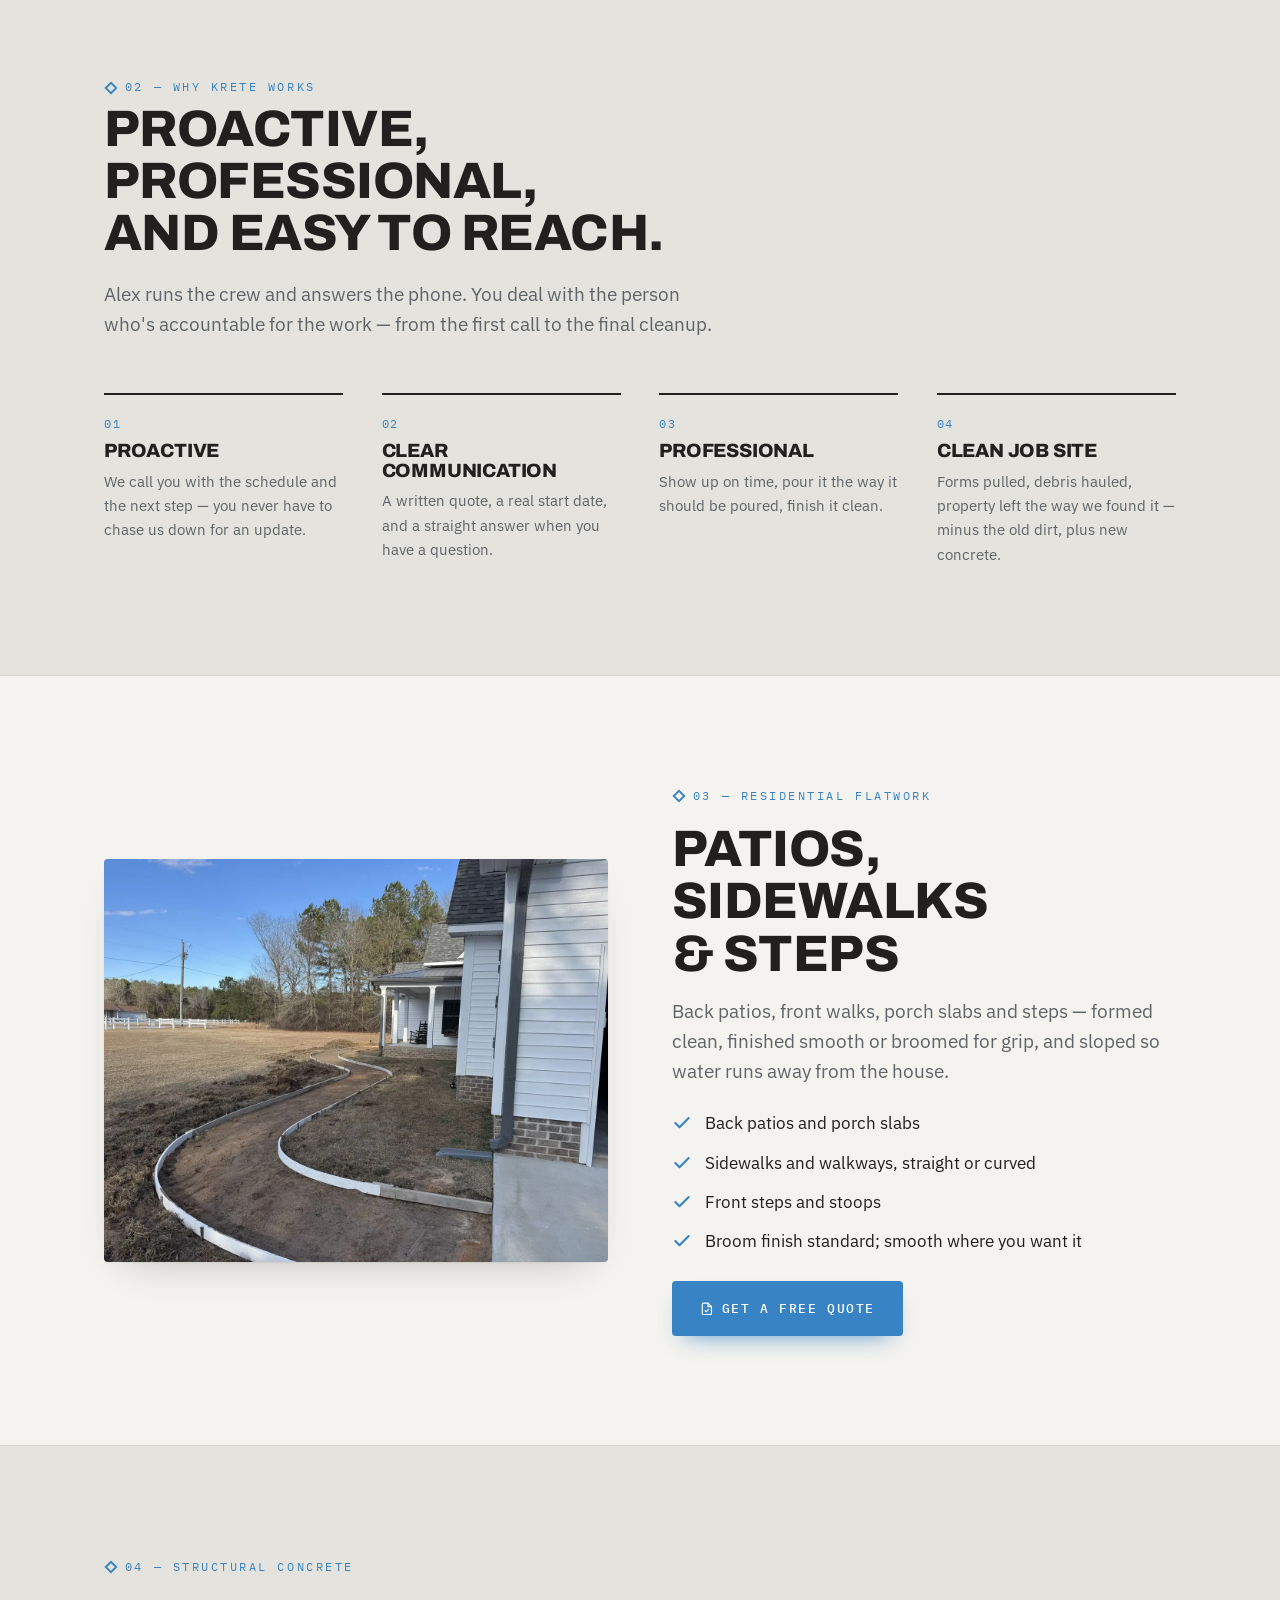
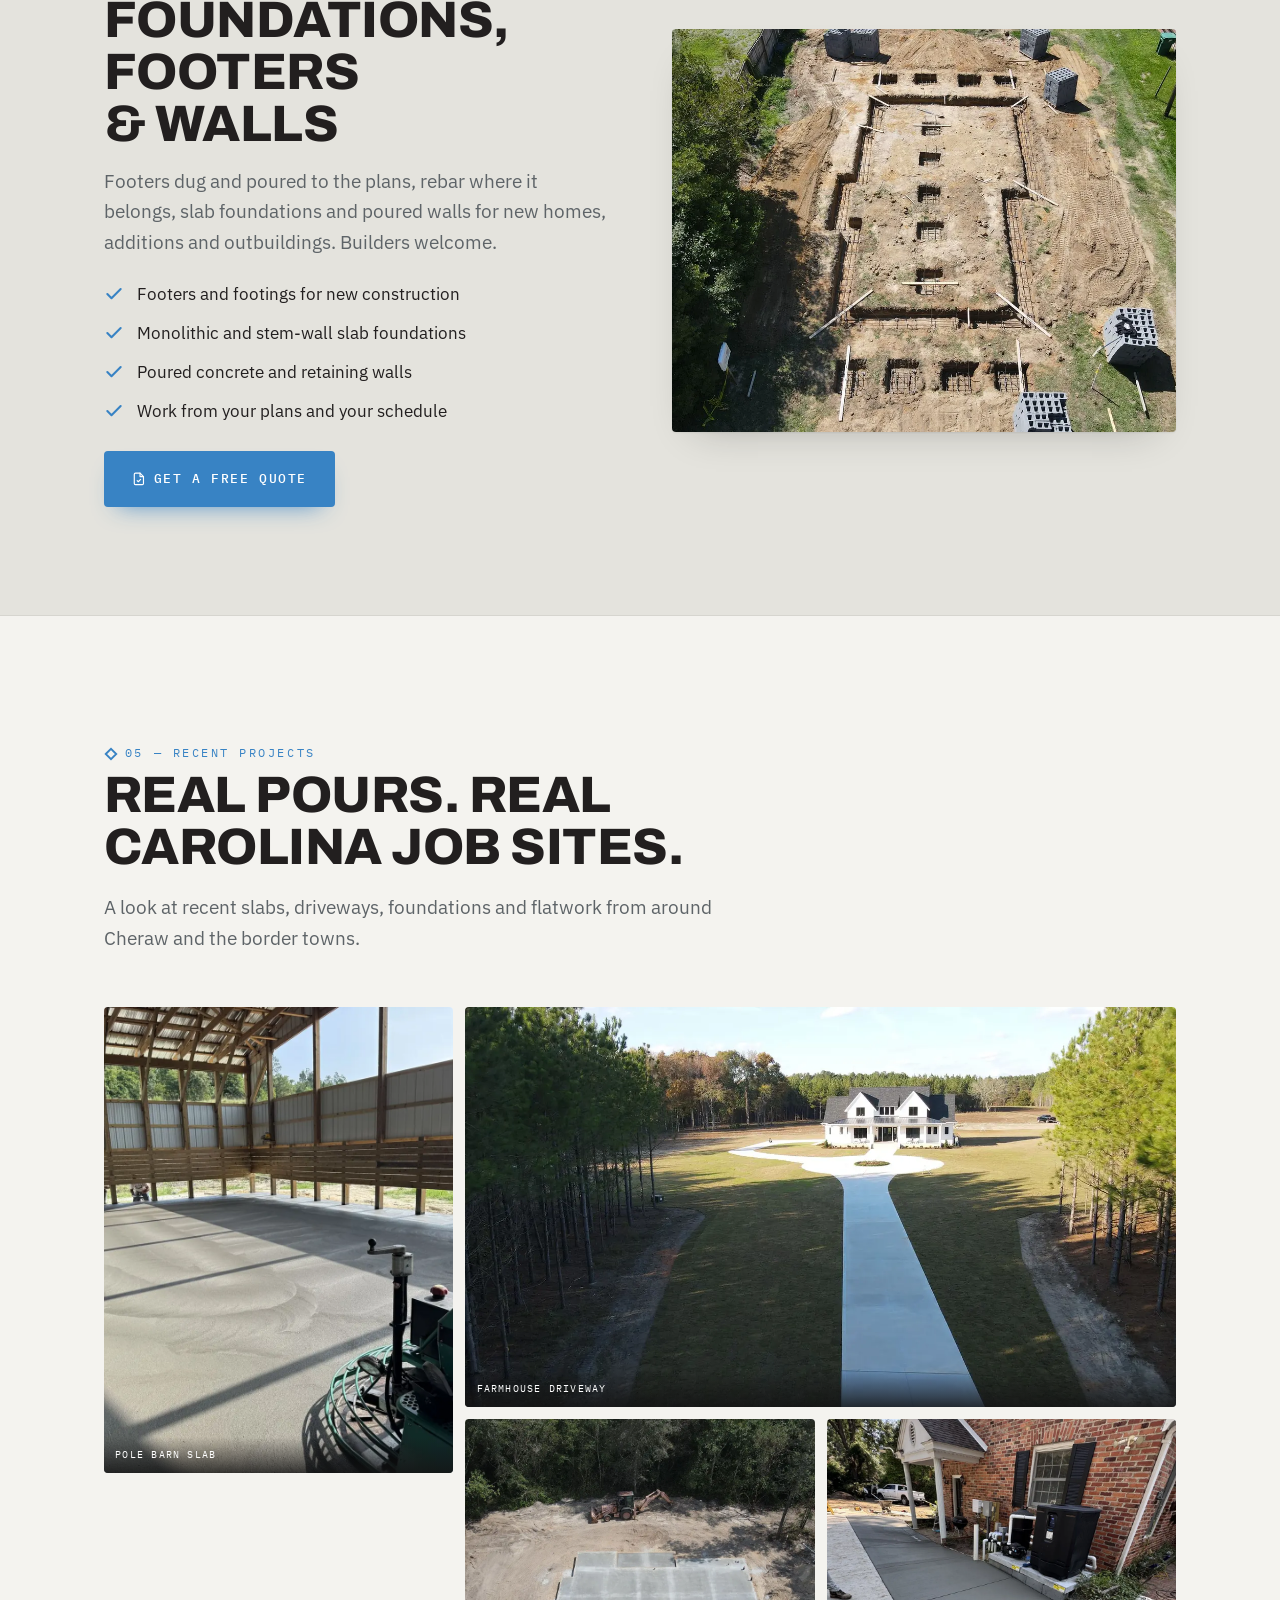
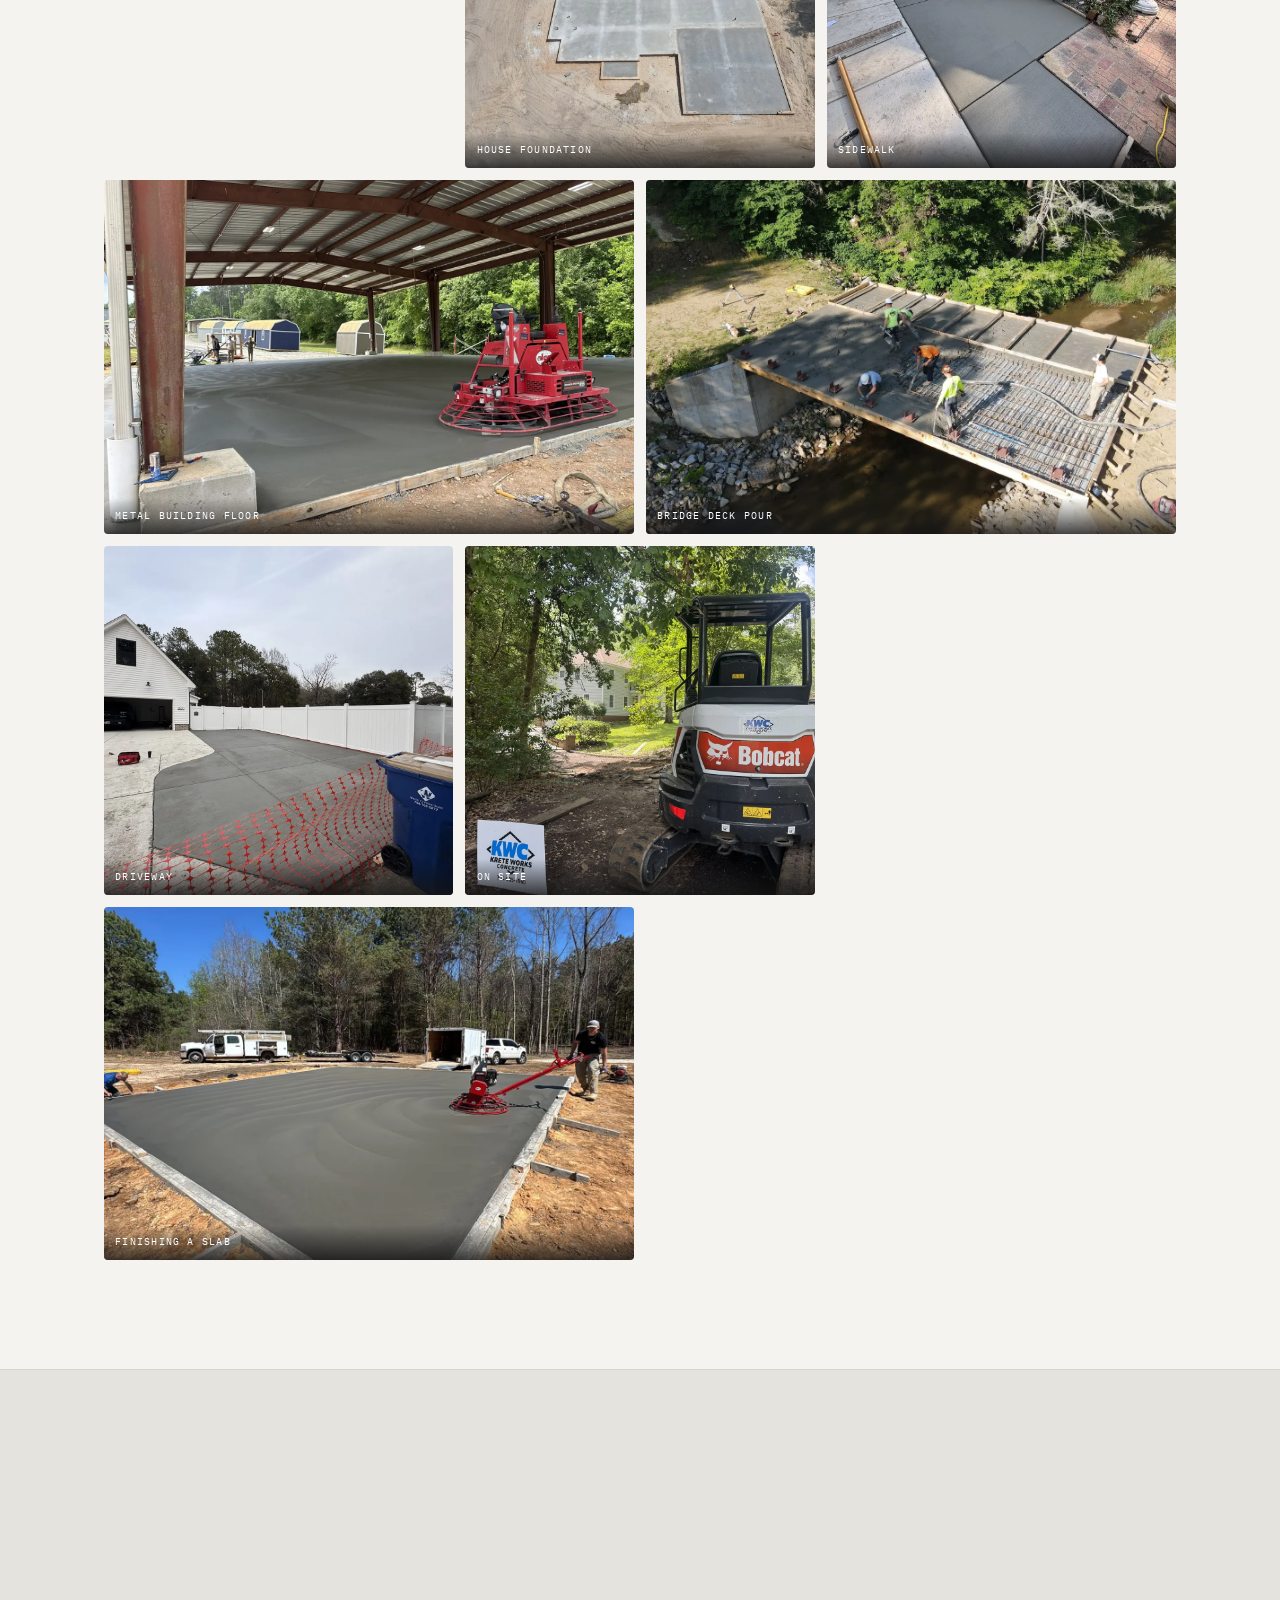
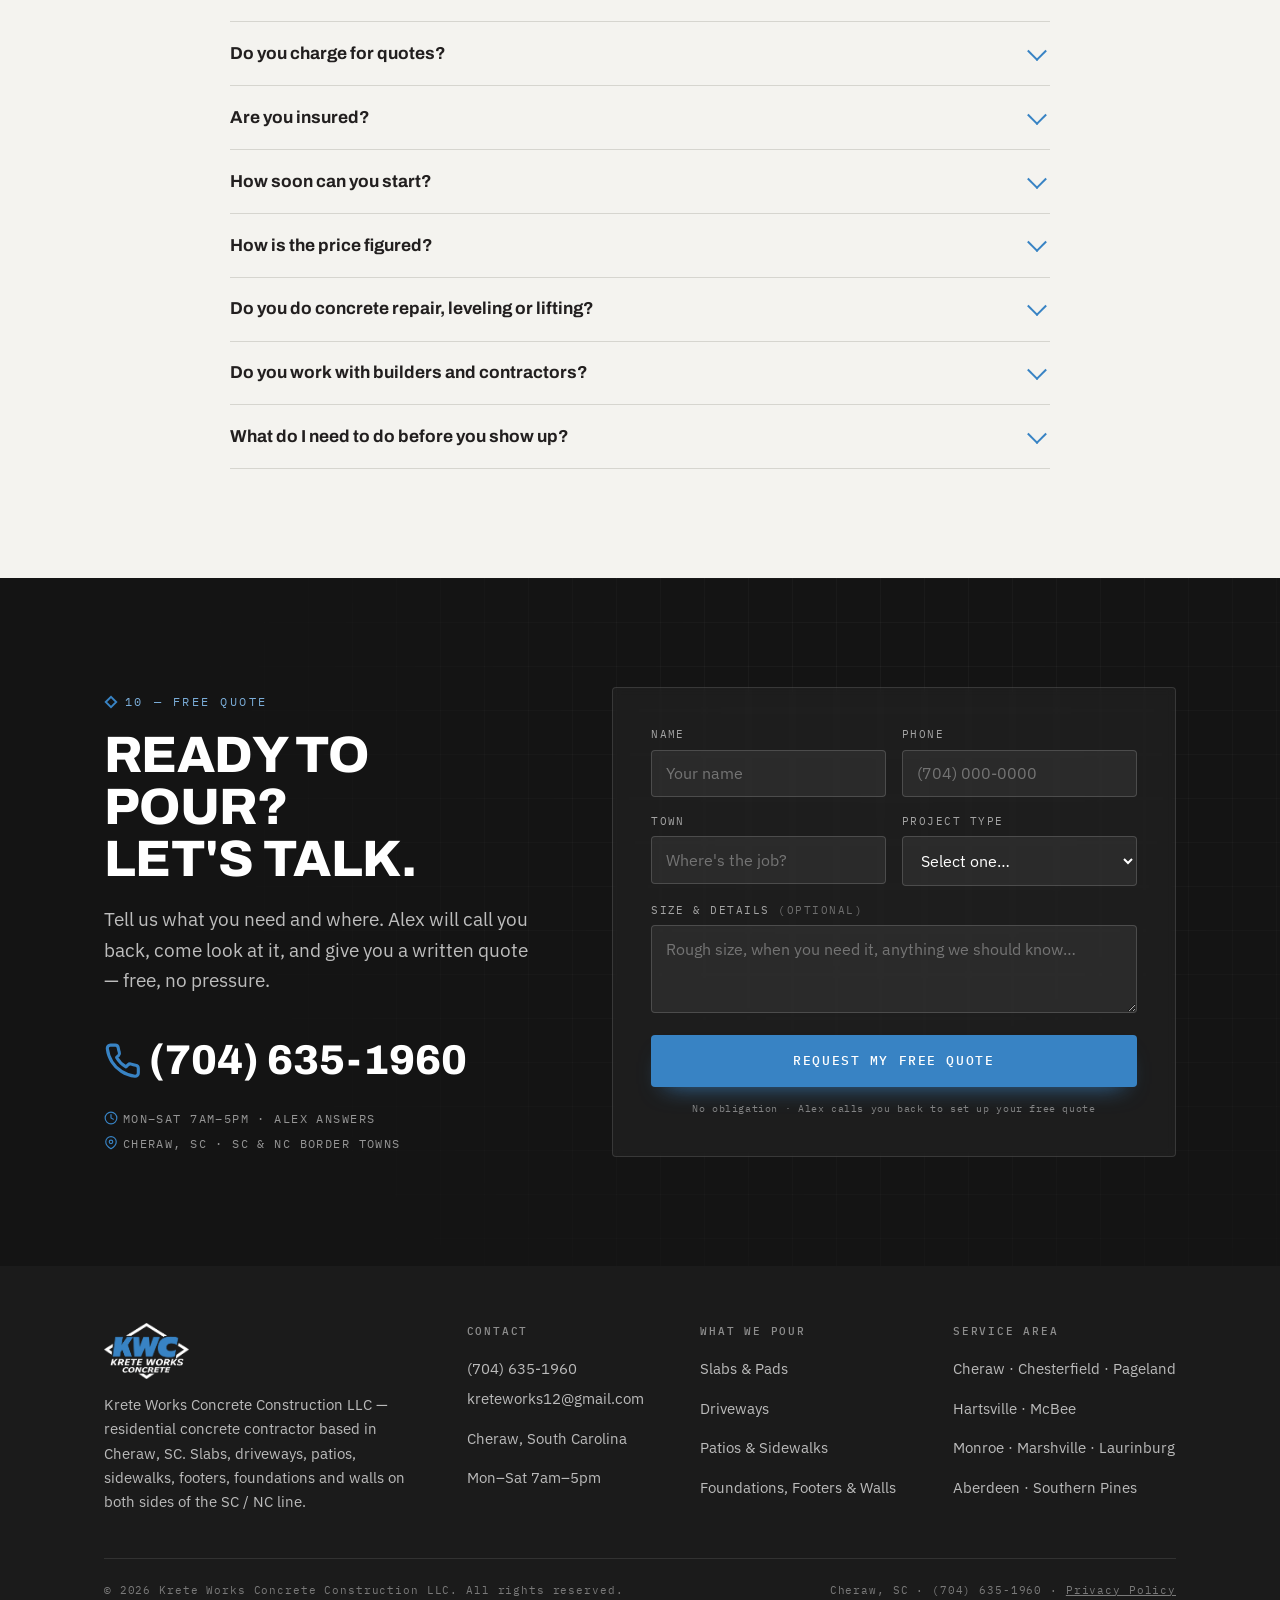
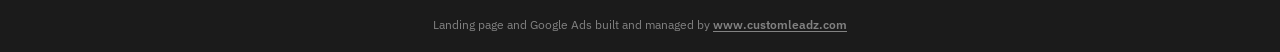
==== commit 89be8242: "Google Ads tag, website-call swap, form conversion; ?s= section jump Co-Authored-By: Claude Fable 5." ====
--- a/index.html
+++ b/index.html
@@ -3,15 +3,14 @@
 <head>
 <meta charset="UTF-8">
 <meta name="viewport" content="width=device-width, initial-scale=1.0, viewport-fit=cover">
-<!-- ===== TRACKING — fill in once the Google Ads account exists (see README.md) =====
-<script async src="https://www.googletagmanager.com/gtag/js?id=AW-XXXXXXXXXX"></script>
+<!-- Google Ads tag + website-call number swap (account 771-836-2009) -->
+<script async src="https://www.googletagmanager.com/gtag/js?id=AW-17064399996"></script>
 <script>
+  window.dataLayer = window.dataLayer || []; function gtag(){ dataLayer.push(arguments); }
   gtag('js', new Date());
-  gtag('config', 'AW-XXXXXXXXXX');
-  gtag('config', 'AW-XXXXXXXXXX/CALLS_FROM_WEBSITE_LABEL', { 'phone_conversion_number': '(704) 635-1960' });
+  gtag('config', 'AW-17064399996');
+  gtag('config', 'AW-17064399996/QDmcCLKx97IdEPyo-Mg_', { 'phone_conversion_number': '(704) 635-1960' });
 </script>
-===== -->
-<script>window.dataLayer = window.dataLayer || []; function gtag(){ dataLayer.push(arguments); }</script>
 <script>
 if ('scrollRestoration' in history) history.scrollRestoration = 'manual';
 addEventListener('pageshow', function () { if (!location.hash) window.scrollTo(0, 0); });
